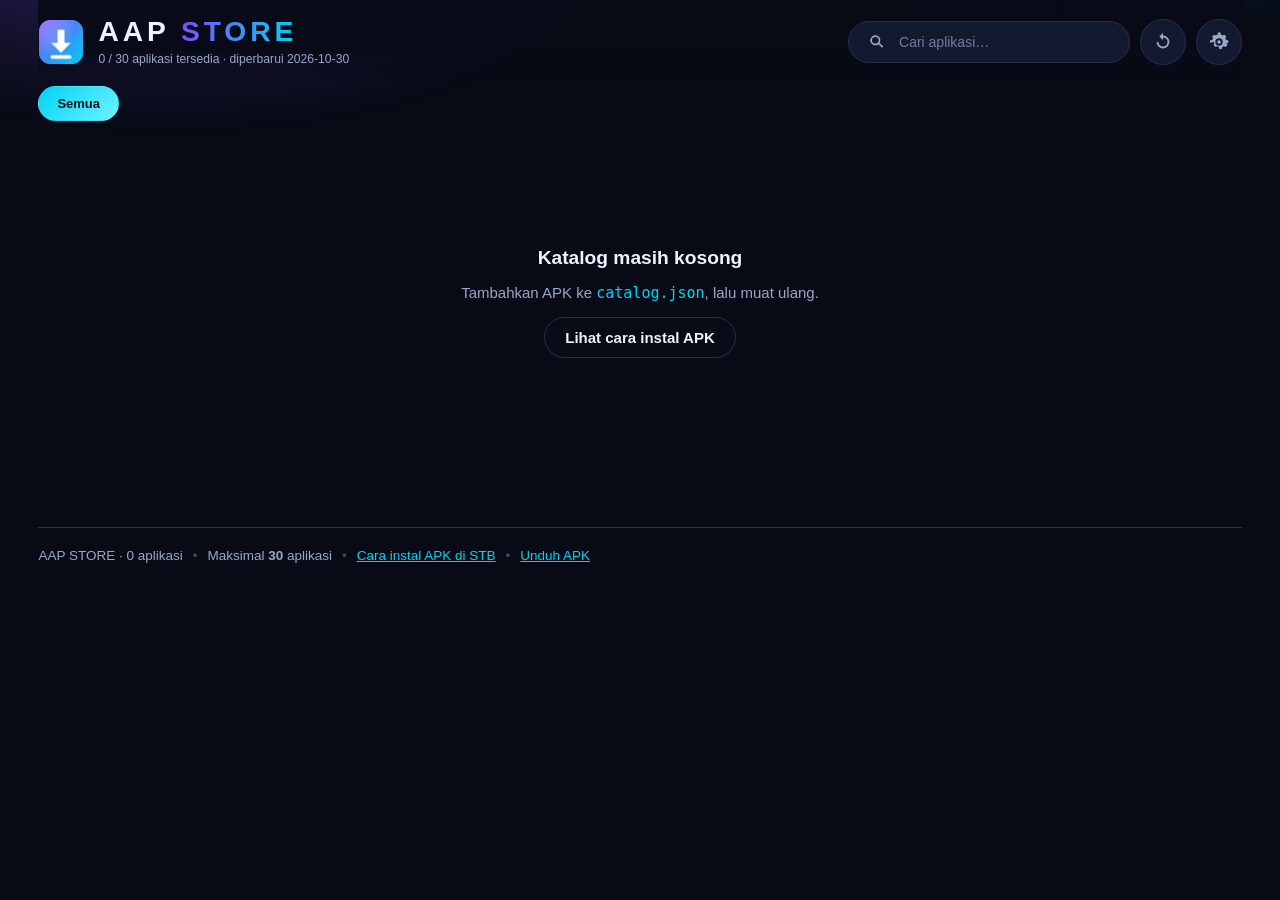
==== docs/index.html @ 3e31465d "Add files via upload" ====
<!DOCTYPE html>
<html lang="id">
<head>
<meta charset="utf-8" />
<meta name="viewport" content="width=device-width, initial-scale=1, viewport-fit=cover" />
<title>AAP STORE — App Store Android TV / STB</title>
<meta name="description" content="Katalog aplikasi Android untuk STB & Android TV. Simpan sampai 30 APK, unduh dan instal langsung dari TV." />
<meta name="theme-color" content="#0b1020" />
<link rel="icon" href="favicon.png" />
<link rel="apple-touch-icon" href="icon-192.png" />
<link rel="manifest" href="manifest.webmanifest" />
<link rel="stylesheet" href="styles.css" />
</head>
<body>
<div class="bg-glow" aria-hidden="true"></div>

<header class="topbar">
  <div class="brand">
    <img src="icon-192.png" alt="" class="brand-logo" width="56" height="56" />
    <div class="brand-text">
      <h1>AAP <span>STORE</span></h1>
      <p id="tagline">Muat katalog…</p>
    </div>
  </div>

  <div class="topbar-actions">
    <label class="search">
      <svg viewBox="0 0 24 24" aria-hidden="true"><path d="M10 4a6 6 0 1 0 3.8 10.6l4.3 4.3 1.4-1.4-4.3-4.3A6 6 0 0 0 10 4Zm0 2a4 4 0 1 1 0 8 4 4 0 0 1 0-8Z"/></svg>
      <input id="search" type="search" placeholder="Cari aplikasi…" autocomplete="off" spellcheck="false" />
    </label>
    <button id="btn-refresh" class="icon-btn" title="Muat ulang katalog" aria-label="Muat ulang katalog">
      <svg viewBox="0 0 24 24" aria-hidden="true"><path d="M12 5V2L8 6l4 4V7a5 5 0 1 1-5 5H5a7 7 0 1 0 7-7Z"/></svg>
    </button>
    <button id="btn-settings" class="icon-btn" title="Pengaturan sumber katalog" aria-label="Pengaturan">
      <svg viewBox="0 0 24 24" aria-hidden="true"><path d="M12 8a4 4 0 1 0 0 8 4 4 0 0 0 0-8Zm0 2a2 2 0 1 1 0 4 2 2 0 0 1 0-4Zm8.4 3.3.9 2.1-2 2-2.1-.9a8 8 0 0 1-1.7 1l-.4 2.2h-2.8l-.4-2.2a8 8 0 0 1-1.7-1l-2.1.9-2-2 .9-2.1a8 8 0 0 1-1-1.7L2.3 13v-2.8l2.2-.4a8 8 0 0 1 1-1.7l-.9-2.1 2-2 2.1.9a8 8 0 0 1 1.7-1l.4-2.2h2.8l.4 2.2a8 8 0 0 1 1.7 1l2.1-.9 2 2-.9 2.1a8 8 0 0 1 1 1.7l2.2.4V13l-2.2.4a8 8 0 0 1-1 1.9Z"/></svg>
    </button>
    <button id="btn-install-app" class="ghost-btn hidden">Pasang</button>
  </div>
</header>

<nav id="cats" class="cats" aria-label="Kategori"></nav>

<main id="main">
  <div id="status" class="status" role="status" aria-live="polite">
    <div class="spinner"></div>
    <p>Memuat katalog…</p>
  </div>
  <section id="grid" class="grid" aria-label="Daftar aplikasi"></section>
</main>

<footer class="foot">
  <span id="foot-info">AAP STORE</span>
  <span class="dot">•</span>
  <span>Maksimal <strong id="foot-max">30</strong> aplikasi</span>
  <span class="dot">•</span>
  <button id="btn-help" class="link-btn">Cara instal APK di STB</button>
  <span class="dot">•</span>
  <a class="link-btn" href="download.html">Unduh APK</a>
</footer>

<!-- ============ Modal detail aplikasi ============ -->
<div id="sheet" class="overlay hidden" role="dialog" aria-modal="true" aria-labelledby="sheet-title">
  <div class="sheet">
    <button class="close-btn" data-close aria-label="Tutup">✕</button>
    <div class="sheet-head">
      <img id="sheet-icon" class="sheet-icon" alt="" width="128" height="128" />
      <div>
        <h2 id="sheet-title">Aplikasi</h2>
        <p id="sheet-pkg" class="mono"></p>
        <div id="sheet-badges" class="badges"></div>
      </div>
    </div>
    <p id="sheet-desc" class="sheet-desc"></p>
    <dl id="sheet-meta" class="meta-list"></dl>
    <div class="sheet-actions">
      <a id="sheet-download" class="primary-btn" href="#" rel="noopener">⬇ Unduh &amp; Instal</a>
      <button id="sheet-copy" class="ghost-btn">Salin link</button>
    </div>
    <p class="hint">Setelah terunduh, buka notifikasi / aplikasi <em>Files</em> di STB lalu tekan APK-nya untuk instal. Izinkan “Instal aplikasi tidak dikenal” sekali saja.</p>
  </div>
</div>

<!-- ============ Modal bantuan ============ -->
<div id="help" class="overlay hidden" role="dialog" aria-modal="true" aria-labelledby="help-title">
  <div class="sheet">
    <button class="close-btn" data-close aria-label="Tutup">✕</button>
    <h2 id="help-title">Cara instal di STB / Android TV</h2>
    <ol class="steps">
      <li><strong>Buka AAP STORE</strong> di browser STB (Chrome / TV Bro / Puffin). Ketik alamat situsnya, atau kirim link-nya ke TV.</li>
      <li><strong>Pilih aplikasi</strong> lalu tekan <em>Unduh &amp; Instal</em>. APK akan masuk ke folder <span class="mono">Download</span>.</li>
      <li><strong>Izinkan instalasi:</strong> saat muncul peringatan, pilih <em>Setelan</em> → aktifkan <em>Izinkan dari sumber ini</em> untuk browser yang dipakai.</li>
      <li><strong>Instal:</strong> buka notifikasi unduhan atau aplikasi <em>Files</em> / <em>File Manager</em>, tekan file APK, pilih <em>Instal</em>.</li>
      <li><strong>Selesai.</strong> Aplikasi muncul di launcher STB. Ulangi untuk aplikasi lain.</li>
    </ol>
    <h3>Tips</h3>
    <ul class="steps">
      <li>Kalau tombol unduh tidak merespons, salin link APK lalu tempel di browser STB.</li>
      <li>Aktifkan <em>Instal dari sumber tidak dikenal</em> per-aplikasi (browser), bukan global, agar lebih aman.</li>
      <li>Tekan <span class="mono">Esc</span> / tombol <em>Back</em> untuk menutup jendela ini.</li>
    </ul>
  </div>
</div>

<!-- ============ Modal pengaturan ============ -->
<div id="settings" class="overlay hidden" role="dialog" aria-modal="true" aria-labelledby="settings-title">
  <div class="sheet">
    <button class="close-btn" data-close aria-label="Tutup">✕</button>
    <h2 id="settings-title">Sumber katalog</h2>
    <p class="hint">Alamat file <span class="mono">catalog.json</span>. Kosongkan untuk memakai katalog bawaan di folder yang sama.</p>
    <input id="catalog-url" class="text-input" type="url" placeholder="https://contoh.github.io/aap-store/catalog.json" />
    <div class="sheet-actions">
      <button id="btn-save-settings" class="primary-btn">Simpan &amp; muat ulang</button>
      <button id="btn-reset-settings" class="ghost-btn">Kembalikan bawaan</button>
    </div>
    <p id="settings-info" class="hint mono"></p>
  </div>
</div>

<div id="toast" class="toast hidden" role="status" aria-live="polite"></div>

<script src="app.js"></script>
</body>
</html>
---- docs/styles.css ----
/* ============================================================
   AAP STORE — stylesheet
   Dirancang untuk layar TV (1920x1080) + remote/D-pad,
   tetap nyaman di HP/tablet.
   ============================================================ */

:root {
  --bg: #080b16;
  --bg-2: #0d1326;
  --card: #131a30;
  --card-2: #1a2340;
  --line: #24304f;
  --text: #eef2ff;
  --muted: #9aa7c7;
  --violet: #7c4dff;
  --cyan: #00d3f2;
  --green: #35d07f;
  --amber: #ffb020;
  --radius: 18px;
  --focus: 0 0 0 4px rgba(0, 211, 242, .85), 0 18px 40px rgba(0, 0, 0, .55);
  --shadow: 0 10px 26px rgba(0, 0, 0, .35);
}

* { box-sizing: border-box; }

html, body {
  margin: 0;
  padding: 0;
  background: var(--bg);
  color: var(--text);
  font-family: "Segoe UI", Roboto, "Helvetica Neue", Arial, sans-serif;
  -webkit-font-smoothing: antialiased;
  min-height: 100%;
}

body {
  padding: 0 clamp(16px, 3vw, 56px) 40px;
  overflow-x: hidden;
}

.bg-glow {
  position: fixed;
  inset: -20% -10% auto -10%;
  height: 70vh;
  background:
    radial-gradient(45% 55% at 20% 10%, rgba(124, 77, 255, .38), transparent 70%),
    radial-gradient(40% 50% at 80% 0%, rgba(0, 211, 242, .22), transparent 70%);
  filter: blur(10px);
  pointer-events: none;
  z-index: 0;
}

/* ---------------------------------------------------------- top bar */
.topbar {
  position: sticky;
  top: 0;
  z-index: 30;
  display: flex;
  align-items: center;
  gap: 20px;
  flex-wrap: wrap;
  padding: 18px 0 14px;
  background: linear-gradient(to bottom, rgba(8, 11, 22, .96) 60%, rgba(8, 11, 22, 0));
  backdrop-filter: blur(6px);
}

.brand { display: flex; align-items: center; gap: 14px; }
.brand-logo { width: clamp(44px, 3.6vw, 60px); height: auto; border-radius: 14px; }
.brand-text h1 {
  margin: 0;
  font-size: clamp(22px, 2.2vw, 34px);
  letter-spacing: .14em;
  font-weight: 800;
  line-height: 1;
}
.brand-text h1 span {
  background: linear-gradient(90deg, var(--violet), var(--cyan));
  -webkit-background-clip: text;
  background-clip: text;
  color: transparent;
}
.brand-text p {
  margin: 6px 0 0;
  font-size: clamp(12px, .95vw, 15px);
  color: var(--muted);
}

.topbar-actions { display: flex; align-items: center; gap: 10px; margin-left: auto; }

.search {
  display: flex;
  align-items: center;
  gap: 10px;
  background: var(--card);
  border: 1px solid var(--line);
  border-radius: 999px;
  padding: 10px 18px;
  min-width: clamp(180px, 22vw, 340px);
  transition: border-color .15s, box-shadow .15s;
}
.search:focus-within { border-color: var(--cyan); box-shadow: 0 0 0 3px rgba(0, 211, 242, .25); }
.search svg { width: 20px; height: 20px; fill: var(--muted); flex: 0 0 auto; }
.search input {
  background: transparent;
  border: 0;
  outline: none;
  color: var(--text);
  font-size: clamp(14px, 1.05vw, 17px);
  width: 100%;
}
.search input::placeholder { color: #6f7da0; }

.icon-btn, .ghost-btn, .primary-btn, .link-btn {
  font: inherit;
  cursor: pointer;
  border-radius: 999px;
  transition: transform .12s, background .15s, border-color .15s, box-shadow .15s;
}
.icon-btn {
  width: 46px;
  height: 46px;
  display: grid;
  place-items: center;
  background: var(--card);
  border: 1px solid var(--line);
}
.icon-btn svg { width: 22px; height: 22px; fill: var(--muted); }
.icon-btn:hover { border-color: var(--cyan); }
.icon-btn:hover svg { fill: var(--cyan); }

.ghost-btn {
  background: transparent;
  color: var(--text);
  border: 1px solid var(--line);
  padding: 11px 20px;
  font-size: 15px;
  font-weight: 600;
}
.ghost-btn:hover { border-color: var(--cyan); color: var(--cyan); }

.primary-btn {
  display: inline-flex;
  align-items: center;
  justify-content: center;
  gap: 10px;
  background: linear-gradient(135deg, var(--violet), #4b7bff);
  color: #fff;
  border: 0;
  padding: 14px 26px;
  font-size: clamp(15px, 1.1vw, 18px);
  font-weight: 700;
  text-decoration: none;
  box-shadow: 0 10px 24px rgba(124, 77, 255, .35);
}
.primary-btn:hover { transform: translateY(-1px); box-shadow: 0 14px 30px rgba(124, 77, 255, .45); }

.link-btn {
  background: none;
  border: 0;
  padding: 0;
  color: var(--cyan);
  text-decoration: underline;
  font-size: inherit;
}

/* ---------------------------------------------------------- kategori */
.cats {
  position: relative;
  z-index: 10;
  display: flex;
  gap: 10px;
  flex-wrap: wrap;
  padding: 6px 0 18px;
}
.chip {
  font: inherit;
  font-size: clamp(13px, .95vw, 16px);
  font-weight: 600;
  color: var(--muted);
  background: rgba(19, 26, 48, .8);
  border: 1px solid var(--line);
  border-radius: 999px;
  padding: 9px 18px;
  cursor: pointer;
}
.chip:hover { color: var(--text); border-color: #3a4a76; }
.chip[aria-pressed="true"] {
  color: #06121a;
  background: linear-gradient(135deg, var(--cyan), #6ef2ff);
  border-color: transparent;
}

/* ---------------------------------------------------------- grid */
main { position: relative; z-index: 10; }

.grid {
  display: grid;
  grid-template-columns: repeat(auto-fill, minmax(clamp(140px, 11vw, 210px), 1fr));
  gap: clamp(12px, 1.2vw, 22px);
}

.card {
  position: relative;
  display: flex;
  flex-direction: column;
  gap: 12px;
  padding: 16px;
  text-align: left;
  font: inherit;
  color: inherit;
  background: linear-gradient(160deg, var(--card), var(--card-2));
  border: 1px solid var(--line);
  border-radius: var(--radius);
  box-shadow: var(--shadow);
  cursor: pointer;
  outline: none;
  transition: transform .16s ease, box-shadow .16s ease, border-color .16s ease;
}
.card:hover { transform: translateY(-3px); border-color: #3a4a76; }
.card:focus-visible,
.card:focus {
  transform: translateY(-4px) scale(1.03);
  border-color: var(--cyan);
  box-shadow: var(--focus);
}
.card:focus-visible .card-name { color: #fff; }

.card-icon {
  width: 100%;
  aspect-ratio: 1 / 1;
  object-fit: cover;
  border-radius: 16px;
  background: #0c1224;
  border: 1px solid rgba(255, 255, 255, .05);
}
.card-icon.placeholder {
  display: grid;
  place-items: center;
  font-size: 40px;
  font-weight: 800;
  color: #fff;
  background: linear-gradient(135deg, var(--violet), #3b6bff);
}

.card-name {
  font-size: clamp(14px, 1.02vw, 17px);
  font-weight: 700;
  line-height: 1.25;
  display: -webkit-box;
  -webkit-line-clamp: 2;
  -webkit-box-orient: vertical;
  overflow: hidden;
}
.card-meta {
  font-size: clamp(11.5px, .82vw, 13.5px);
  color: var(--muted);
  display: flex;
  gap: 8px;
  flex-wrap: wrap;
  align-items: center;
}
.card-meta .sep { opacity: .5; }

.badge {
  font-size: 11px;
  font-weight: 700;
  letter-spacing: .04em;
  text-transform: uppercase;
  padding: 3px 9px;
  border-radius: 999px;
  background: rgba(0, 211, 242, .14);
  color: #7ceaff;
  border: 1px solid rgba(0, 211, 242, .3);
  white-space: nowrap;
}
.badge.new { background: rgba(53, 208, 127, .15); color: #7bf0b3; border-color: rgba(53, 208, 127, .35); }

/* ---------------------------------------------------------- status */
.status {
  display: flex;
  flex-direction: column;
  align-items: center;
  gap: 18px;
  padding: 12vh 20px;
  text-align: center;
  color: var(--muted);
  font-size: clamp(15px, 1.1vw, 18px);
}
.status.hidden { display: none; }
.status h2 { color: var(--text); margin: 0 0 6px; font-size: clamp(18px, 1.5vw, 24px); }
.status code { color: var(--cyan); }

.spinner {
  width: 42px;
  height: 42px;
  border-radius: 50%;
  border: 4px solid rgba(255, 255, 255, .12);
  border-top-color: var(--cyan);
  animation: spin .9s linear infinite;
}
@keyframes spin { to { transform: rotate(360deg); } }

/* ---------------------------------------------------------- footer */
.foot {
  position: relative;
  z-index: 10;
  margin-top: 46px;
  padding-top: 20px;
  border-top: 1px solid var(--line);
  display: flex;
  gap: 10px;
  flex-wrap: wrap;
  align-items: center;
  color: var(--muted);
  font-size: 13.5px;
}
.foot .dot { opacity: .4; }

/* ---------------------------------------------------------- overlay / sheet */
.overlay {
  position: fixed;
  inset: 0;
  z-index: 60;
  display: grid;
  place-items: center;
  padding: clamp(12px, 3vw, 40px);
  background: rgba(3, 6, 15, .78);
  backdrop-filter: blur(6px);
  animation: fade .16s ease;
}
.overlay.hidden { display: none; }
@keyframes fade { from { opacity: 0; } to { opacity: 1; } }

.sheet {
  position: relative;
  width: min(820px, 100%);
  max-height: 88vh;
  overflow-y: auto;
  padding: clamp(20px, 2.4vw, 34px);
  background: linear-gradient(165deg, #141b32, #0f1526);
  border: 1px solid #2a365a;
  border-radius: 24px;
  box-shadow: 0 30px 80px rgba(0, 0, 0, .6);
  animation: pop .18s ease;
}
@keyframes pop { from { transform: translateY(14px) scale(.98); opacity: 0; } to { transform: none; opacity: 1; } }

.close-btn {
  position: absolute;
  top: 14px;
  right: 14px;
  width: 42px;
  height: 42px;
  border-radius: 50%;
  border: 1px solid var(--line);
  background: #0d1326;
  color: var(--muted);
  font-size: 16px;
  cursor: pointer;
}
.close-btn:hover { color: #fff; border-color: var(--cyan); }

.sheet h2 { margin: 0 0 6px; font-size: clamp(22px, 1.9vw, 30px); }
.sheet h3 { margin: 26px 0 10px; font-size: clamp(17px, 1.3vw, 20px); }

.sheet-head { display: flex; gap: 20px; align-items: center; padding-right: 46px; }
.sheet-icon {
  width: clamp(84px, 8vw, 128px);
  height: clamp(84px, 8vw, 128px);
  border-radius: 22px;
  object-fit: cover;
  background: #0c1224;
  border: 1px solid rgba(255, 255, 255, .06);
  flex: 0 0 auto;
}
.sheet-icon.placeholder {
  display: grid;
  place-items: center;
  font-size: 44px;
  font-weight: 800;
  background: linear-gradient(135deg, var(--violet), #3b6bff);
}

.badges { display: flex; gap: 8px; flex-wrap: wrap; margin-top: 10px; }
.mono { font-family: ui-monospace, "Cascadia Code", Consolas, monospace; font-size: 13px; color: var(--muted); }

.sheet-desc { margin: 20px 0 0; line-height: 1.6; color: #cdd6ee; font-size: clamp(14px, 1.05vw, 16.5px); white-space: pre-line; }

.meta-list {
  display: grid;
  grid-template-columns: repeat(auto-fit, minmax(150px, 1fr));
  gap: 12px;
  margin: 22px 0 0;
}
.meta-list div {
  background: rgba(255, 255, 255, .03);
  border: 1px solid var(--line);
  border-radius: 14px;
  padding: 12px 14px;
}
.meta-list dt { font-size: 11.5px; text-transform: uppercase; letter-spacing: .08em; color: var(--muted); }
.meta-list dd { margin: 4px 0 0; font-weight: 700; font-size: 15px; }

.sheet-actions { display: flex; gap: 12px; flex-wrap: wrap; margin-top: 26px; }
.sheet-actions .primary-btn { flex: 1 1 260px; }

.hint { margin: 16px 0 0; font-size: 13px; line-height: 1.55; color: var(--muted); }

.steps { margin: 0; padding-left: 22px; line-height: 1.7; color: #cdd6ee; font-size: clamp(14px, 1.02vw, 16px); }
.steps li { margin-bottom: 10px; }
.steps .mono { color: var(--cyan); }

.text-input {
  width: 100%;
  margin-top: 14px;
  padding: 14px 16px;
  border-radius: 14px;
  border: 1px solid var(--line);
  background: #0b1020;
  color: var(--text);
  font: inherit;
  font-size: 15px;
}
.text-input:focus { outline: none; border-color: var(--cyan); box-shadow: 0 0 0 3px rgba(0, 211, 242, .22); }

/* ---------------------------------------------------------- toast */
.toast {
  position: fixed;
  left: 50%;
  bottom: 34px;
  transform: translateX(-50%);
  z-index: 90;
  padding: 14px 24px;
  border-radius: 999px;
  background: #17203a;
  border: 1px solid #2f3d64;
  color: var(--text);
  font-size: 14.5px;
  font-weight: 600;
  box-shadow: 0 16px 40px rgba(0, 0, 0, .5);
  animation: pop .18s ease;
  max-width: 90vw;
  text-align: center;
}
.toast.hidden { display: none; }

.hidden { display: none !important; }

/* ---------------------------------------------------------- TV besar */
@media (min-width: 1600px) {
  body { padding-bottom: 60px; }
  .card { padding: 18px; }
}

@media (prefers-reduced-motion: reduce) {
  * { animation-duration: .001s !important; transition-duration: .001s !important; }
}
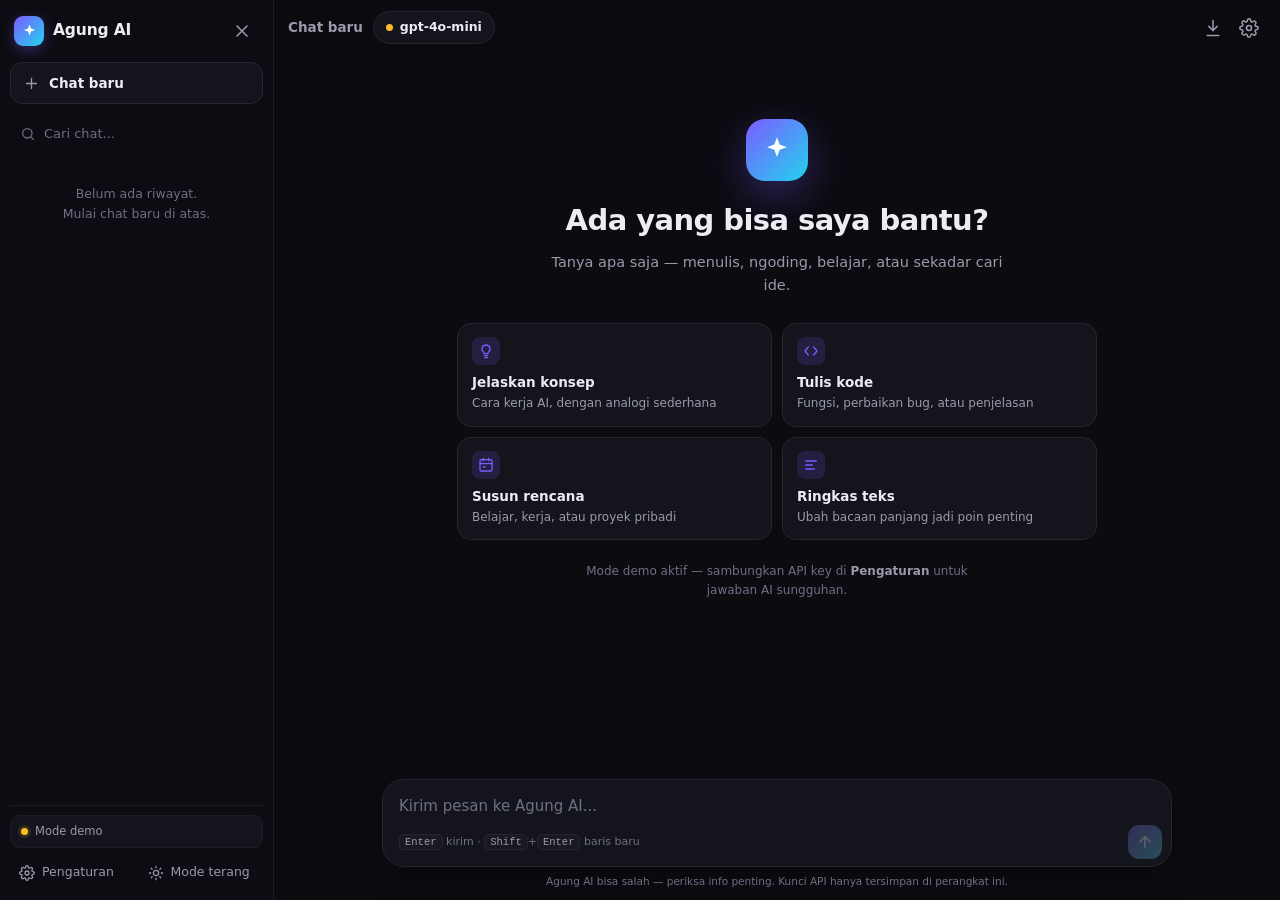
==== commit 6128588b: "Add files via upload" ====
--- a/docs/index.html
+++ b/docs/index.html
@@ -1,123 +1,270 @@
-<!DOCTYPE html>
-<html lang="id">
+<!doctype html>
+<html lang="id" data-theme="dark">
 <head>
-<meta charset="utf-8" />
-<meta name="viewport" content="width=device-width, initial-scale=1, viewport-fit=cover" />
-<title>AAP STORE — App Store Android TV / STB</title>
-<meta name="description" content="Katalog aplikasi Android untuk STB & Android TV. Simpan sampai 30 APK, unduh dan instal langsung dari TV." />
-<meta name="theme-color" content="#0b1020" />
-<link rel="icon" href="favicon.png" />
-<link rel="apple-touch-icon" href="icon-192.png" />
-<link rel="manifest" href="manifest.webmanifest" />
-<link rel="stylesheet" href="styles.css" />
+  <meta charset="utf-8" />
+  <meta name="viewport" content="width=device-width, initial-scale=1, viewport-fit=cover" />
+  <title>Agung AI — Asisten Chat</title>
+  <meta name="description" content="Agung AI — aplikasi chat AI ringan yang bisa dipakai dengan OpenAI, OpenRouter, Groq, DeepSeek, Gemini, Ollama, dan penyedia lain yang kompatibel." />
+  <meta name="color-scheme" content="dark light" />
+  <meta name="theme-color" content="#0b0b10" />
+  <link rel="icon" href="icon.svg" type="image/svg+xml" />
+  <link rel="apple-touch-icon" href="icon-192.png" />
+  <link rel="manifest" href="manifest.webmanifest" />
+  <link rel="stylesheet" href="styles.css" />
 </head>
 <body>
-<div class="bg-glow" aria-hidden="true"></div>
-
-<header class="topbar">
-  <div class="brand">
-    <img src="icon-192.png" alt="" class="brand-logo" width="56" height="56" />
-    <div class="brand-text">
-      <h1>AAP <span>STORE</span></h1>
-      <p id="tagline">Muat katalog…</p>
+  <div class="app" id="app">
+
+    <!-- ============ SIDEBAR ============ -->
+    <aside class="sidebar" id="sidebar" aria-label="Riwayat percakapan">
+      <div class="side-head">
+        <div class="brand">
+          <span class="brand-mark" aria-hidden="true">
+            <svg viewBox="0 0 24 24" fill="none"><path d="M12 3l1.9 5.1L19 10l-5.1 1.9L12 17l-1.9-5.1L5 10l5.1-1.9L12 3z" fill="currentColor"/></svg>
+          </span>
+          <span class="brand-name">Agung AI</span>
+        </div>
+        <button class="icon-btn side-close" id="closeSidebar" title="Tutup menu" aria-label="Tutup menu">
+          <svg viewBox="0 0 24 24"><path d="M18 6L6 18M6 6l12 12"/></svg>
+        </button>
+      </div>
+
+      <button class="new-chat" id="newChat">
+        <svg viewBox="0 0 24 24"><path d="M12 5v14M5 12h14"/></svg>
+        <span>Chat baru</span>
+      </button>
+
+      <div class="search">
+        <svg class="search-ico" viewBox="0 0 24 24"><circle cx="11" cy="11" r="7"/><path d="M20 20l-3.5-3.5"/></svg>
+        <input id="searchInput" type="search" placeholder="Cari chat..." autocomplete="off" aria-label="Cari percakapan" />
+      </div>
+
+      <nav class="conv-list" id="convList" aria-label="Daftar percakapan"></nav>
+
+      <div class="side-foot">
+        <div class="mode-badge" id="modeBadge">
+          <span class="dot" id="modeDot"></span>
+          <span id="modeText">Mode demo</span>
+        </div>
+        <div class="foot-row">
+          <button class="foot-btn" id="openSettings">
+            <svg viewBox="0 0 24 24"><circle cx="12" cy="12" r="3"/><path d="M19.4 15a1.7 1.7 0 00.34 1.87l.06.06a2 2 0 11-2.83 2.83l-.06-.06a1.7 1.7 0 00-1.87-.34 1.7 1.7 0 00-1 1.55V21a2 2 0 11-4 0v-.09A1.7 1.7 0 009 19.4a1.7 1.7 0 00-1.87.34l-.06.06a2 2 0 11-2.83-2.83l.06-.06A1.7 1.7 0 004.6 15a1.7 1.7 0 00-1.55-1H3a2 2 0 110-4h.09A1.7 1.7 0 004.6 9a1.7 1.7 0 00-.34-1.87l-.06-.06a2 2 0 112.83-2.83l.06.06A1.7 1.7 0 009 4.6h.09A1.7 1.7 0 0010 3.05V3a2 2 0 114 0v.09a1.7 1.7 0 001 1.55 1.7 1.7 0 001.87-.34l.06-.06a2 2 0 112.83 2.83l-.06.06A1.7 1.7 0 0019.4 9v.09a1.7 1.7 0 001.55 1H21a2 2 0 110 4h-.09a1.7 1.7 0 00-1.55 1z"/></svg>
+            <span>Pengaturan</span>
+          </button>
+          <button class="foot-btn" id="toggleTheme">
+            <svg viewBox="0 0 24 24" id="themeIcon"><path d="M21 12.8A9 9 0 1111.2 3a7 7 0 009.8 9.8z"/></svg>
+            <span id="themeLabel">Mode terang</span>
+          </button>
+        </div>
+      </div>
+    </aside>
+
+    <div class="scrim" id="scrim" hidden></div>
+
+    <!-- ============ MAIN ============ -->
+    <main class="main">
+      <header class="topbar">
+        <button class="icon-btn menu-btn" id="openSidebar" title="Menu" aria-label="Buka menu">
+          <svg viewBox="0 0 24 24"><path d="M4 6h16M4 12h16M4 18h16"/></svg>
+        </button>
+        <div class="topbar-title" id="chatTitle">Chat baru</div>
+        <button class="model-pill" id="modelPill" title="Ubah model / penyedia">
+          <span class="pill-dot" id="pillDot"></span>
+          <span class="pill-name" id="pillName">gpt-4o-mini</span>
+        </button>
+        <div class="top-actions">
+          <button class="icon-btn" id="exportBtn" title="Ekspor chat (Markdown)" aria-label="Ekspor chat">
+            <svg viewBox="0 0 24 24"><path d="M12 3v12"/><path d="M7 10l5 5 5-5"/><path d="M5 21h14"/></svg>
+          </button>
+          <button class="icon-btn" id="settingsBtn" title="Pengaturan" aria-label="Pengaturan">
+            <svg viewBox="0 0 24 24"><circle cx="12" cy="12" r="3"/><path d="M19.4 15a1.7 1.7 0 00.34 1.87l.06.06a2 2 0 11-2.83 2.83l-.06-.06a1.7 1.7 0 00-1.87-.34 1.7 1.7 0 00-1 1.55V21a2 2 0 11-4 0v-.09A1.7 1.7 0 009 19.4a1.7 1.7 0 00-1.87.34l-.06.06a2 2 0 11-2.83-2.83l.06-.06A1.7 1.7 0 004.6 15a1.7 1.7 0 00-1.55-1H3a2 2 0 110-4h.09A1.7 1.7 0 004.6 9a1.7 1.7 0 00-.34-1.87l-.06-.06a2 2 0 112.83-2.83l.06.06A1.7 1.7 0 009 4.6h.09A1.7 1.7 0 0010 3.05V3a2 2 0 114 0v.09a1.7 1.7 0 001 1.55 1.7 1.7 0 001.87-.34l.06-.06a2 2 0 112.83 2.83l-.06.06A1.7 1.7 0 0019.4 9v.09a1.7 1.7 0 001.55 1H21a2 2 0 110 4h-.09a1.7 1.7 0 00-1.55 1z"/></svg>
+          </button>
+        </div>
+      </header>
+
+      <div class="chat-scroll" id="chatScroll">
+        <section class="empty" id="empty">
+          <div class="empty-mark" aria-hidden="true">
+            <svg viewBox="0 0 24 24" fill="none"><path d="M12 3l1.9 5.1L19 10l-5.1 1.9L12 17l-1.9-5.1L5 10l5.1-1.9L12 3z" fill="currentColor"/></svg>
+          </div>
+          <h1>Ada yang bisa saya bantu?</h1>
+          <p class="empty-sub">Tanya apa saja — menulis, ngoding, belajar, atau sekadar cari ide.</p>
+
+          <div class="suggestions">
+            <button class="sug" data-prompt="Jelaskan cara kerja model bahasa besar (LLM) dengan bahasa yang sederhana, pakai analogi.">
+              <span class="sug-ico"><svg viewBox="0 0 24 24"><path d="M12 3a6 6 0 00-3.6 10.8c.5.4.8 1 .9 1.6l.1.6h5.2l.1-.6c.1-.6.4-1.2.9-1.6A6 6 0 0012 3z"/><path d="M9.5 19h5"/><path d="M10 22h4"/></svg></span>
+              <span class="sug-t">Jelaskan konsep</span>
+              <span class="sug-d">Cara kerja AI, dengan analogi sederhana</span>
+            </button>
+            <button class="sug" data-prompt="Buatkan fungsi JavaScript untuk memformat tanggal ke format Indonesia (contoh: 11 November 2026), lengkap dengan contoh pakai.">
+              <span class="sug-ico"><svg viewBox="0 0 24 24"><path d="M8 6l-5 6 5 6"/><path d="M16 6l5 6-5 6"/></svg></span>
+              <span class="sug-t">Tulis kode</span>
+              <span class="sug-d">Fungsi, perbaikan bug, atau penjelasan</span>
+            </button>
+            <button class="sug" data-prompt="Buatkan rencana belajar Python 30 hari untuk pemula, maksimal 60 menit per hari, dengan target praktik tiap minggu.">
+              <span class="sug-ico"><svg viewBox="0 0 24 24"><rect x="3" y="4" width="18" height="17" rx="2"/><path d="M8 2v4M16 2v4M3 10h18"/><path d="M8 15h3"/></svg></span>
+              <span class="sug-t">Susun rencana</span>
+              <span class="sug-d">Belajar, kerja, atau proyek pribadi</span>
+            </button>
+            <button class="sug" data-prompt="Ringkas teks berikut menjadi 5 poin utama, lalu beri satu saran tindakan: [tempel teks di sini]">
+              <span class="sug-ico"><svg viewBox="0 0 24 24"><path d="M4 6h16M4 12h10M4 18h13"/></svg></span>
+              <span class="sug-t">Ringkas teks</span>
+              <span class="sug-d">Ubah bacaan panjang jadi poin penting</span>
+            </button>
+          </div>
+
+          <p class="empty-note" id="emptyNote">Mode demo aktif — sambungkan API key di <b>Pengaturan</b> untuk jawaban AI sungguhan.</p>
+        </section>
+
+        <div class="messages" id="messages" aria-live="polite"></div>
+        <div class="scroll-anchor" id="scrollAnchor"></div>
+      </div>
+
+      <button class="scroll-bottom" id="scrollBottom" title="Ke pesan terbaru" aria-label="Ke pesan terbaru" hidden>
+        <svg viewBox="0 0 24 24"><path d="M12 5v14M5 12l7 7 7-7"/></svg>
+      </button>
+
+      <div class="composer-wrap">
+        <form class="composer" id="composer" autocomplete="off">
+          <label class="sr-only" for="input">Pesan</label>
+          <textarea id="input" rows="1" placeholder="Kirim pesan ke Agung AI..." spellcheck="true" autocapitalize="sentences"></textarea>
+          <div class="composer-bar">
+            <span class="composer-hint"><kbd>Enter</kbd> kirim · <kbd>Shift</kbd>+<kbd>Enter</kbd> baris baru</span>
+            <button type="submit" class="send-btn" id="sendBtn" title="Kirim pesan" aria-label="Kirim pesan" disabled>
+              <svg class="ico-send" viewBox="0 0 24 24"><path d="M12 19V5"/><path d="M5 12l7-7 7 7"/></svg>
+              <svg class="ico-stop" viewBox="0 0 24 24"><rect x="7" y="7" width="10" height="10" rx="2" fill="currentColor" stroke="none"/></svg>
+            </button>
+          </div>
+        </form>
+        <p class="disclaimer">Agung AI bisa salah — periksa info penting. Kunci API hanya tersimpan di perangkat ini.</p>
+      </div>
+    </main>
+  </div>
+
+  <!-- ============ SETTINGS MODAL ============ -->
+  <div class="modal" id="settingsModal" role="dialog" aria-modal="true" aria-labelledby="settingsTitle" hidden>
+    <div class="modal-panel">
+      <header class="modal-head">
+        <h2 id="settingsTitle">Pengaturan</h2>
+        <button class="icon-btn" id="closeSettings" aria-label="Tutup pengaturan">
+          <svg viewBox="0 0 24 24"><path d="M18 6L6 18M6 6l12 12"/></svg>
+        </button>
+      </header>
+
+      <div class="modal-body">
+        <div class="field">
+          <span class="field-label">Penyedia</span>
+          <div class="chips" id="presetChips"></div>
+          <p class="hint">Semua penyedia di bawah memakai format API yang sama (OpenAI-compatible).</p>
+        </div>
+
+        <div class="field">
+          <label class="field-label" for="baseUrl">Base URL</label>
+          <input class="input" id="baseUrl" type="url" placeholder="https://api.openai.com/v1" spellcheck="false" />
+          <p class="hint">Harus berakhir di <code>/v1</code> (atau sesuai dokumentasi penyedia).</p>
+        </div>
+
+        <div class="field">
+          <label class="field-label" for="apiKey">API key</label>
+          <div class="input-row">
+            <input class="input" id="apiKey" type="password" placeholder="Tempel API key di sini" spellcheck="false" autocomplete="off" />
+            <button type="button" class="icon-btn eye" id="toggleKey" title="Tampilkan / sembunyikan" aria-label="Tampilkan atau sembunyikan API key">
+              <svg viewBox="0 0 24 24"><path d="M2 12s3.6-7 10-7 10 7 10 7-3.6 7-10 7-10-7-10-7z"/><circle cx="12" cy="12" r="3"/></svg>
+            </button>
+          </div>
+          <p class="hint">Kosongkan untuk penyedia lokal (Ollama / LM Studio) yang tidak butuh key.</p>
+        </div>
+
+        <div class="field">
+          <label class="field-label" for="modelInput">Model</label>
+          <input class="input" id="modelInput" list="modelList" placeholder="gpt-4o-mini" spellcheck="false" />
+          <datalist id="modelList"></datalist>
+        </div>
+
+        <div class="field">
+          <label class="field-label" for="systemPrompt">System prompt</label>
+          <textarea class="input textarea" id="systemPrompt" rows="3" placeholder="Anda adalah asisten yang membantu..."></textarea>
+        </div>
+
+        <div class="grid-2">
+          <div class="field">
+            <label class="field-label" for="temperature">Kreativitas <span class="val" id="tempVal">0.7</span></label>
+            <input class="range" id="temperature" type="range" min="0" max="2" step="0.1" value="0.7" />
+            <p class="hint">0 = konsisten, 2 = liar.</p>
+          </div>
+          <div class="field">
+            <label class="field-label" for="maxTokens">Maks. token jawaban</label>
+            <input class="input" id="maxTokens" type="number" min="64" max="32000" step="64" value="1024" />
+          </div>
+        </div>
+
+        <div class="field row-between">
+          <div>
+            <span class="field-label">Streaming</span>
+            <p class="hint">Tampilkan jawaban kata per kata.</p>
+          </div>
+          <label class="switch">
+            <input type="checkbox" id="streamToggle" checked />
+            <span class="track"><span class="thumb"></span></span>
+          </label>
+        </div>
+
+        <div class="field">
+          <button type="button" class="btn btn-ghost" id="testBtn">Tes koneksi</button>
+          <p class="test-result" id="testResult" hidden></p>
+        </div>
+
+        <p class="note">
+          <b>Soal keamanan:</b> API key disimpan di <code>localStorage</code> browser ini dan hanya dikirim ke Base URL di atas.
+          Untuk aplikasi yang dipakai banyak orang, gunakan proxy server agar key tidak terekspos.
+        </p>
+
+        <div class="danger-zone">
+          <span class="field-label">Data</span>
+          <div class="danger-actions">
+            <button type="button" class="btn btn-ghost" id="exportAllBtn">Ekspor semua (JSON)</button>
+            <button type="button" class="btn btn-danger" id="clearAllBtn">Hapus semua chat</button>
+          </div>
+        </div>
+      </div>
+
+      <footer class="modal-foot">
+        <button type="button" class="btn btn-ghost" id="resetBtn">Default</button>
+        <div class="spacer"></div>
+        <button type="button" class="btn btn-ghost" id="cancelBtn">Batal</button>
+        <button type="button" class="btn btn-primary" id="saveBtn">Simpan</button>
+      </footer>
     </div>
   </div>
 
-  <div class="topbar-actions">
-    <label class="search">
-      <svg viewBox="0 0 24 24" aria-hidden="true"><path d="M10 4a6 6 0 1 0 3.8 10.6l4.3 4.3 1.4-1.4-4.3-4.3A6 6 0 0 0 10 4Zm0 2a4 4 0 1 1 0 8 4 4 0 0 1 0-8Z"/></svg>
-      <input id="search" type="search" placeholder="Cari aplikasi…" autocomplete="off" spellcheck="false" />
-    </label>
-    <button id="btn-refresh" class="icon-btn" title="Muat ulang katalog" aria-label="Muat ulang katalog">
-      <svg viewBox="0 0 24 24" aria-hidden="true"><path d="M12 5V2L8 6l4 4V7a5 5 0 1 1-5 5H5a7 7 0 1 0 7-7Z"/></svg>
-    </button>
-    <button id="btn-settings" class="icon-btn" title="Pengaturan sumber katalog" aria-label="Pengaturan">
-      <svg viewBox="0 0 24 24" aria-hidden="true"><path d="M12 8a4 4 0 1 0 0 8 4 4 0 0 0 0-8Zm0 2a2 2 0 1 1 0 4 2 2 0 0 1 0-4Zm8.4 3.3.9 2.1-2 2-2.1-.9a8 8 0 0 1-1.7 1l-.4 2.2h-2.8l-.4-2.2a8 8 0 0 1-1.7-1l-2.1.9-2-2 .9-2.1a8 8 0 0 1-1-1.7L2.3 13v-2.8l2.2-.4a8 8 0 0 1 1-1.7l-.9-2.1 2-2 2.1.9a8 8 0 0 1 1.7-1l.4-2.2h2.8l.4 2.2a8 8 0 0 1 1.7 1l2.1-.9 2 2-.9 2.1a8 8 0 0 1 1 1.7l2.2.4V13l-2.2.4a8 8 0 0 1-1 1.9Z"/></svg>
-    </button>
-    <button id="btn-install-app" class="ghost-btn hidden">Pasang</button>
+  <!-- ============ DIALOG (ganti nama / konfirmasi) ============ -->
+  <div class="modal" id="askModal" role="dialog" aria-modal="true" aria-labelledby="askTitle" hidden>
+    <div class="modal-panel ask-panel">
+      <header class="modal-head">
+        <h2 id="askTitle">Konfirmasi</h2>
+        <button class="icon-btn" id="askClose" aria-label="Tutup">
+          <svg viewBox="0 0 24 24"><path d="M18 6L6 18M6 6l12 12"/></svg>
+        </button>
+      </header>
+      <div class="modal-body">
+        <p class="ask-msg" id="askMessage" hidden></p>
+        <input class="input" id="askInput" type="text" autocomplete="off" spellcheck="false" />
+      </div>
+      <footer class="modal-foot">
+        <div class="spacer"></div>
+        <button type="button" class="btn btn-ghost" id="askCancel">Batal</button>
+        <button type="button" class="btn btn-primary" id="askOk">Simpan</button>
+      </footer>
+    </div>
   </div>
-</header>
-
-<nav id="cats" class="cats" aria-label="Kategori"></nav>
-
-<main id="main">
-  <div id="status" class="status" role="status" aria-live="polite">
-    <div class="spinner"></div>
-    <p>Memuat katalog…</p>
-  </div>
-  <section id="grid" class="grid" aria-label="Daftar aplikasi"></section>
-</main>
-
-<footer class="foot">
-  <span id="foot-info">AAP STORE</span>
-  <span class="dot">•</span>
-  <span>Maksimal <strong id="foot-max">30</strong> aplikasi</span>
-  <span class="dot">•</span>
-  <button id="btn-help" class="link-btn">Cara instal APK di STB</button>
-  <span class="dot">•</span>
-  <a class="link-btn" href="download.html">Unduh APK</a>
-</footer>
-
-<!-- ============ Modal detail aplikasi ============ -->
-<div id="sheet" class="overlay hidden" role="dialog" aria-modal="true" aria-labelledby="sheet-title">
-  <div class="sheet">
-    <button class="close-btn" data-close aria-label="Tutup">✕</button>
-    <div class="sheet-head">
-      <img id="sheet-icon" class="sheet-icon" alt="" width="128" height="128" />
-      <div>
-        <h2 id="sheet-title">Aplikasi</h2>
-        <p id="sheet-pkg" class="mono"></p>
-        <div id="sheet-badges" class="badges"></div>
-      </div>
-    </div>
-    <p id="sheet-desc" class="sheet-desc"></p>
-    <dl id="sheet-meta" class="meta-list"></dl>
-    <div class="sheet-actions">
-      <a id="sheet-download" class="primary-btn" href="#" rel="noopener">⬇ Unduh &amp; Instal</a>
-      <button id="sheet-copy" class="ghost-btn">Salin link</button>
-    </div>
-    <p class="hint">Setelah terunduh, buka notifikasi / aplikasi <em>Files</em> di STB lalu tekan APK-nya untuk instal. Izinkan “Instal aplikasi tidak dikenal” sekali saja.</p>
-  </div>
-</div>
-
-<!-- ============ Modal bantuan ============ -->
-<div id="help" class="overlay hidden" role="dialog" aria-modal="true" aria-labelledby="help-title">
-  <div class="sheet">
-    <button class="close-btn" data-close aria-label="Tutup">✕</button>
-    <h2 id="help-title">Cara instal di STB / Android TV</h2>
-    <ol class="steps">
-      <li><strong>Buka AAP STORE</strong> di browser STB (Chrome / TV Bro / Puffin). Ketik alamat situsnya, atau kirim link-nya ke TV.</li>
-      <li><strong>Pilih aplikasi</strong> lalu tekan <em>Unduh &amp; Instal</em>. APK akan masuk ke folder <span class="mono">Download</span>.</li>
-      <li><strong>Izinkan instalasi:</strong> saat muncul peringatan, pilih <em>Setelan</em> → aktifkan <em>Izinkan dari sumber ini</em> untuk browser yang dipakai.</li>
-      <li><strong>Instal:</strong> buka notifikasi unduhan atau aplikasi <em>Files</em> / <em>File Manager</em>, tekan file APK, pilih <em>Instal</em>.</li>
-      <li><strong>Selesai.</strong> Aplikasi muncul di launcher STB. Ulangi untuk aplikasi lain.</li>
-    </ol>
-    <h3>Tips</h3>
-    <ul class="steps">
-      <li>Kalau tombol unduh tidak merespons, salin link APK lalu tempel di browser STB.</li>
-      <li>Aktifkan <em>Instal dari sumber tidak dikenal</em> per-aplikasi (browser), bukan global, agar lebih aman.</li>
-      <li>Tekan <span class="mono">Esc</span> / tombol <em>Back</em> untuk menutup jendela ini.</li>
-    </ul>
-  </div>
-</div>
-
-<!-- ============ Modal pengaturan ============ -->
-<div id="settings" class="overlay hidden" role="dialog" aria-modal="true" aria-labelledby="settings-title">
-  <div class="sheet">
-    <button class="close-btn" data-close aria-label="Tutup">✕</button>
-    <h2 id="settings-title">Sumber katalog</h2>
-    <p class="hint">Alamat file <span class="mono">catalog.json</span>. Kosongkan untuk memakai katalog bawaan di folder yang sama.</p>
-    <input id="catalog-url" class="text-input" type="url" placeholder="https://contoh.github.io/aap-store/catalog.json" />
-    <div class="sheet-actions">
-      <button id="btn-save-settings" class="primary-btn">Simpan &amp; muat ulang</button>
-      <button id="btn-reset-settings" class="ghost-btn">Kembalikan bawaan</button>
-    </div>
-    <p id="settings-info" class="hint mono"></p>
-  </div>
-</div>
-
-<div id="toast" class="toast hidden" role="status" aria-live="polite"></div>
-
-<script src="app.js"></script>
+
+  <div class="toast" id="toast" role="status" aria-live="polite" hidden></div>
+
+  <noscript>
+    <p style="padding:24px;font-family:sans-serif">Agung AI butuh JavaScript untuk berjalan. Aktifkan JavaScript di browser Anda.</p>
+  </noscript>
+
+  <script src="markdown.js"></script>
+  <script src="app.js"></script>
 </body>
 </html>
--- a/docs/styles.css
+++ b/docs/styles.css
@@ -1,457 +1,1342 @@
-/* ============================================================
-   AAP STORE — stylesheet
-   Dirancang untuk layar TV (1920x1080) + remote/D-pad,
-   tetap nyaman di HP/tablet.
-   ============================================================ */
+/* =========================================================
+   Agung AI — styles
+   ========================================================= */
 
 :root {
-  --bg: #080b16;
-  --bg-2: #0d1326;
-  --card: #131a30;
-  --card-2: #1a2340;
-  --line: #24304f;
-  --text: #eef2ff;
-  --muted: #9aa7c7;
-  --violet: #7c4dff;
-  --cyan: #00d3f2;
-  --green: #35d07f;
-  --amber: #ffb020;
-  --radius: 18px;
-  --focus: 0 0 0 4px rgba(0, 211, 242, .85), 0 18px 40px rgba(0, 0, 0, .55);
-  --shadow: 0 10px 26px rgba(0, 0, 0, .35);
+  --font: ui-sans-serif, system-ui, -apple-system, "Segoe UI", Roboto,
+    "Helvetica Neue", Arial, "Noto Sans", sans-serif;
+  --mono: ui-monospace, SFMono-Regular, "SF Mono", Menlo, Consolas,
+    "Liberation Mono", monospace;
+  --accent: #7c5cff;
+  --accent-2: #22d3ee;
+  --accent-soft: rgba(124, 92, 255, 0.16);
+  --danger: #ff5c7a;
+  --ok: #34d399;
+  --warn: #fbbf24;
+  --radius: 16px;
+}
+
+html[data-theme="dark"] {
+  --bg: #0b0b10;
+  --bg-2: #0e0e15;
+  --sidebar: #0c0c12;
+  --panel: #14141c;
+  --panel-2: #191922;
+  --border: #262633;
+  --border-soft: #1c1c26;
+  --text: #ececf3;
+  --muted: #9a9aad;
+  --muted-2: #6f6f86;
+  --bubble: #1c1c28;
+  --input: #11111a;
+  --hover: #1a1a25;
+  --code-bg: #0c0c14;
+  --inline-bg: #22222e;
+  --topbar: rgba(11, 11, 16, 0.82);
+  --shadow: 0 18px 50px rgba(0, 0, 0, 0.45);
+  --scrim: rgba(0, 0, 0, 0.6);
+}
+
+html[data-theme="light"] {
+  --bg: #ffffff;
+  --bg-2: #f7f7fa;
+  --sidebar: #f5f5f8;
+  --panel: #ffffff;
+  --panel-2: #f6f6fa;
+  --border: #e2e2ea;
+  --border-soft: #ececf2;
+  --text: #16161d;
+  --muted: #5f5f72;
+  --muted-2: #8b8b9e;
+  --bubble: #f0f0f5;
+  --input: #f6f6fa;
+  --hover: #ececf2;
+  --code-bg: #f6f6fa;
+  --inline-bg: #eeeef4;
+  --topbar: rgba(255, 255, 255, 0.86);
+  --shadow: 0 18px 50px rgba(20, 20, 45, 0.16);
+  --scrim: rgba(20, 20, 40, 0.35);
 }
 
 * { box-sizing: border-box; }
 
 html, body {
+  height: 100%;
   margin: 0;
-  padding: 0;
+}
+
+body {
+  font-family: var(--font);
   background: var(--bg);
   color: var(--text);
-  font-family: "Segoe UI", Roboto, "Helvetica Neue", Arial, sans-serif;
+  font-size: 15px;
+  line-height: 1.5;
+  overflow: hidden;
   -webkit-font-smoothing: antialiased;
-  min-height: 100%;
-}
-
-body {
-  padding: 0 clamp(16px, 3vw, 56px) 40px;
-  overflow-x: hidden;
-}
-
-.bg-glow {
-  position: fixed;
-  inset: -20% -10% auto -10%;
-  height: 70vh;
-  background:
-    radial-gradient(45% 55% at 20% 10%, rgba(124, 77, 255, .38), transparent 70%),
-    radial-gradient(40% 50% at 80% 0%, rgba(0, 211, 242, .22), transparent 70%);
-  filter: blur(10px);
-  pointer-events: none;
-  z-index: 0;
-}
-
-/* ---------------------------------------------------------- top bar */
-.topbar {
-  position: sticky;
-  top: 0;
-  z-index: 30;
-  display: flex;
-  align-items: center;
-  gap: 20px;
-  flex-wrap: wrap;
-  padding: 18px 0 14px;
-  background: linear-gradient(to bottom, rgba(8, 11, 22, .96) 60%, rgba(8, 11, 22, 0));
-  backdrop-filter: blur(6px);
-}
-
-.brand { display: flex; align-items: center; gap: 14px; }
-.brand-logo { width: clamp(44px, 3.6vw, 60px); height: auto; border-radius: 14px; }
-.brand-text h1 {
-  margin: 0;
-  font-size: clamp(22px, 2.2vw, 34px);
-  letter-spacing: .14em;
-  font-weight: 800;
-  line-height: 1;
-}
-.brand-text h1 span {
-  background: linear-gradient(90deg, var(--violet), var(--cyan));
-  -webkit-background-clip: text;
-  background-clip: text;
-  color: transparent;
-}
-.brand-text p {
-  margin: 6px 0 0;
-  font-size: clamp(12px, .95vw, 15px);
-  color: var(--muted);
-}
-
-.topbar-actions { display: flex; align-items: center; gap: 10px; margin-left: auto; }
-
-.search {
-  display: flex;
-  align-items: center;
+  text-rendering: optimizeLegibility;
+}
+
+button, input, textarea {
+  font: inherit;
+  color: inherit;
+}
+
+button { cursor: pointer; }
+
+svg {
+  width: 20px;
+  height: 20px;
+  fill: none;
+  stroke: currentColor;
+  stroke-width: 1.9;
+  stroke-linecap: round;
+  stroke-linejoin: round;
+  flex: none;
+}
+
+.sr-only {
+  position: absolute;
+  width: 1px; height: 1px;
+  padding: 0; margin: -1px;
+  overflow: hidden;
+  clip: rect(0 0 0 0);
+  white-space: nowrap;
+  border: 0;
+}
+
+kbd {
+  font-family: var(--mono);
+  font-size: 10.5px;
+  padding: 1px 5px;
+  border-radius: 5px;
+  border: 1px solid var(--border);
+  background: var(--panel-2);
+  color: var(--muted);
+}
+
+/* ================= layout ================= */
+
+.app {
+  display: flex;
+  height: 100vh;
+  height: 100dvh;
+  width: 100%;
+}
+
+/* ================= sidebar ================= */
+
+.sidebar {
+  width: 274px;
+  flex: 0 0 274px;
+  background: var(--sidebar);
+  border-right: 1px solid var(--border-soft);
+  display: flex;
+  flex-direction: column;
   gap: 10px;
-  background: var(--card);
-  border: 1px solid var(--line);
-  border-radius: 999px;
-  padding: 10px 18px;
-  min-width: clamp(180px, 22vw, 340px);
-  transition: border-color .15s, box-shadow .15s;
-}
-.search:focus-within { border-color: var(--cyan); box-shadow: 0 0 0 3px rgba(0, 211, 242, .25); }
-.search svg { width: 20px; height: 20px; fill: var(--muted); flex: 0 0 auto; }
-.search input {
-  background: transparent;
-  border: 0;
-  outline: none;
-  color: var(--text);
-  font-size: clamp(14px, 1.05vw, 17px);
-  width: 100%;
-}
-.search input::placeholder { color: #6f7da0; }
-
-.icon-btn, .ghost-btn, .primary-btn, .link-btn {
-  font: inherit;
-  cursor: pointer;
-  border-radius: 999px;
-  transition: transform .12s, background .15s, border-color .15s, box-shadow .15s;
-}
-.icon-btn {
-  width: 46px;
-  height: 46px;
+  padding: 12px 10px 10px;
+  min-height: 0;
+  z-index: 40;
+}
+
+.side-head {
+  display: flex;
+  align-items: center;
+  justify-content: space-between;
+  padding: 2px 4px 4px;
+}
+
+.brand {
+  display: flex;
+  align-items: center;
+  gap: 9px;
+  min-width: 0;
+}
+
+.brand-mark {
+  width: 30px;
+  height: 30px;
+  border-radius: 9px;
   display: grid;
   place-items: center;
-  background: var(--card);
-  border: 1px solid var(--line);
-}
-.icon-btn svg { width: 22px; height: 22px; fill: var(--muted); }
-.icon-btn:hover { border-color: var(--cyan); }
-.icon-btn:hover svg { fill: var(--cyan); }
-
-.ghost-btn {
+  color: #fff;
+  background: linear-gradient(135deg, var(--accent), var(--accent-2));
+  box-shadow: 0 4px 14px rgba(124, 92, 255, 0.35);
+  flex: none;
+}
+
+.brand-mark svg { width: 19px; height: 19px; stroke: none; }
+
+.brand-name {
+  font-weight: 700;
+  font-size: 15.5px;
+  letter-spacing: -0.01em;
+  white-space: nowrap;
+}
+
+.side-close { display: none; }
+
+.icon-btn {
+  width: 34px;
+  height: 34px;
+  border-radius: 10px;
+  border: 1px solid transparent;
+  background: transparent;
+  color: var(--muted);
+  display: grid;
+  place-items: center;
+  transition: background 0.15s, color 0.15s, border-color 0.15s;
+}
+
+.icon-btn:hover { background: var(--hover); color: var(--text); }
+.icon-btn:active { transform: scale(0.96); }
+
+.new-chat {
+  display: flex;
+  align-items: center;
+  gap: 9px;
+  width: 100%;
+  padding: 10px 12px;
+  border-radius: 12px;
+  border: 1px solid var(--border);
+  background: var(--panel);
+  color: var(--text);
+  font-weight: 600;
+  font-size: 13.5px;
+  transition: background 0.15s, border-color 0.15s, transform 0.1s;
+}
+
+.new-chat svg { width: 17px; height: 17px; color: var(--muted); }
+.new-chat:hover { background: var(--panel-2); border-color: var(--border); }
+.new-chat:active { transform: scale(0.99); }
+
+.search {
+  position: relative;
+  display: flex;
+  align-items: center;
+}
+
+.search-ico {
+  position: absolute;
+  left: 10px;
+  width: 16px;
+  height: 16px;
+  color: var(--muted-2);
+  pointer-events: none;
+}
+
+.search input {
+  width: 100%;
+  padding: 9px 10px 9px 33px;
+  border-radius: 10px;
+  border: 1px solid transparent;
   background: transparent;
   color: var(--text);
-  border: 1px solid var(--line);
-  padding: 11px 20px;
-  font-size: 15px;
-  font-weight: 600;
-}
-.ghost-btn:hover { border-color: var(--cyan); color: var(--cyan); }
-
-.primary-btn {
-  display: inline-flex;
-  align-items: center;
-  justify-content: center;
-  gap: 10px;
-  background: linear-gradient(135deg, var(--violet), #4b7bff);
-  color: #fff;
+  font-size: 13px;
+  outline: none;
+  transition: background 0.15s, border-color 0.15s;
+}
+
+.search input::placeholder { color: var(--muted-2); }
+.search input:hover { background: var(--hover); }
+.search input:focus {
+  background: var(--input);
+  border-color: var(--border);
+}
+
+.conv-list {
+  flex: 1;
+  overflow-y: auto;
+  overflow-x: hidden;
+  min-height: 0;
+  padding: 2px 0 8px;
+  scrollbar-width: thin;
+}
+
+.conv-group-label {
+  font-size: 10.5px;
+  font-weight: 700;
+  text-transform: uppercase;
+  letter-spacing: 0.07em;
+  color: var(--muted-2);
+  padding: 12px 10px 5px;
+}
+
+.conv-item {
+  display: flex;
+  align-items: center;
+  gap: 8px;
+  padding: 8px 8px 8px 10px;
+  border-radius: 10px;
+  color: var(--muted);
+  cursor: pointer;
+  border: 1px solid transparent;
+  position: relative;
+  min-width: 0;
+}
+
+.conv-item:hover { background: var(--hover); color: var(--text); }
+
+.conv-item.active {
+  background: var(--panel);
+  border-color: var(--border-soft);
+  color: var(--text);
+}
+
+.conv-ico { width: 15px; height: 15px; color: var(--muted-2); flex: none; }
+
+.conv-title {
+  flex: 1;
+  min-width: 0;
+  font-size: 13px;
+  white-space: nowrap;
+  overflow: hidden;
+  text-overflow: ellipsis;
+}
+
+.conv-acts {
+  display: flex;
+  gap: 2px;
+  opacity: 0;
+  transition: opacity 0.12s;
+}
+
+.conv-item:hover .conv-acts,
+.conv-item.active .conv-acts { opacity: 1; }
+
+.mini-btn {
+  width: 24px;
+  height: 24px;
+  border-radius: 6px;
   border: 0;
-  padding: 14px 26px;
-  font-size: clamp(15px, 1.1vw, 18px);
-  font-weight: 700;
-  text-decoration: none;
-  box-shadow: 0 10px 24px rgba(124, 77, 255, .35);
-}
-.primary-btn:hover { transform: translateY(-1px); box-shadow: 0 14px 30px rgba(124, 77, 255, .45); }
-
-.link-btn {
-  background: none;
-  border: 0;
-  padding: 0;
-  color: var(--cyan);
-  text-decoration: underline;
-  font-size: inherit;
-}
-
-/* ---------------------------------------------------------- kategori */
-.cats {
-  position: relative;
-  z-index: 10;
-  display: flex;
-  gap: 10px;
-  flex-wrap: wrap;
-  padding: 6px 0 18px;
-}
-.chip {
-  font: inherit;
-  font-size: clamp(13px, .95vw, 16px);
-  font-weight: 600;
-  color: var(--muted);
-  background: rgba(19, 26, 48, .8);
-  border: 1px solid var(--line);
-  border-radius: 999px;
-  padding: 9px 18px;
-  cursor: pointer;
-}
-.chip:hover { color: var(--text); border-color: #3a4a76; }
-.chip[aria-pressed="true"] {
-  color: #06121a;
-  background: linear-gradient(135deg, var(--cyan), #6ef2ff);
-  border-color: transparent;
-}
-
-/* ---------------------------------------------------------- grid */
-main { position: relative; z-index: 10; }
-
-.grid {
-  display: grid;
-  grid-template-columns: repeat(auto-fill, minmax(clamp(140px, 11vw, 210px), 1fr));
-  gap: clamp(12px, 1.2vw, 22px);
-}
-
-.card {
-  position: relative;
-  display: flex;
-  flex-direction: column;
-  gap: 12px;
-  padding: 16px;
-  text-align: left;
-  font: inherit;
-  color: inherit;
-  background: linear-gradient(160deg, var(--card), var(--card-2));
-  border: 1px solid var(--line);
-  border-radius: var(--radius);
-  box-shadow: var(--shadow);
-  cursor: pointer;
-  outline: none;
-  transition: transform .16s ease, box-shadow .16s ease, border-color .16s ease;
-}
-.card:hover { transform: translateY(-3px); border-color: #3a4a76; }
-.card:focus-visible,
-.card:focus {
-  transform: translateY(-4px) scale(1.03);
-  border-color: var(--cyan);
-  box-shadow: var(--focus);
-}
-.card:focus-visible .card-name { color: #fff; }
-
-.card-icon {
-  width: 100%;
-  aspect-ratio: 1 / 1;
-  object-fit: cover;
-  border-radius: 16px;
-  background: #0c1224;
-  border: 1px solid rgba(255, 255, 255, .05);
-}
-.card-icon.placeholder {
+  background: transparent;
+  color: var(--muted);
   display: grid;
   place-items: center;
-  font-size: 40px;
-  font-weight: 800;
+}
+
+.mini-btn svg { width: 13px; height: 13px; }
+.mini-btn:hover { background: var(--border); color: var(--text); }
+.mini-btn.danger:hover { color: var(--danger); }
+
+.empty-list {
+  padding: 18px 12px;
+  font-size: 12.5px;
+  color: var(--muted-2);
+  text-align: center;
+  line-height: 1.6;
+}
+
+.side-foot {
+  border-top: 1px solid var(--border-soft);
+  padding-top: 9px;
+  display: flex;
+  flex-direction: column;
+  gap: 7px;
+}
+
+.mode-badge {
+  display: flex;
+  align-items: center;
+  gap: 7px;
+  padding: 7px 10px;
+  border-radius: 9px;
+  background: var(--panel);
+  border: 1px solid var(--border-soft);
+  font-size: 11.5px;
+  color: var(--muted);
+  font-weight: 500;
+}
+
+.mode-badge .dot {
+  width: 7px;
+  height: 7px;
+  border-radius: 50%;
+  background: var(--warn);
+  box-shadow: 0 0 0 3px rgba(251, 191, 36, 0.14);
+  flex: none;
+}
+
+.mode-badge.live .dot {
+  background: var(--ok);
+  box-shadow: 0 0 0 3px rgba(52, 211, 153, 0.16);
+}
+
+.foot-row { display: flex; gap: 4px; }
+
+.foot-btn {
+  flex: 1;
+  display: flex;
+  align-items: center;
+  gap: 7px;
+  padding: 8px 9px;
+  border-radius: 9px;
+  border: 0;
+  background: transparent;
+  color: var(--muted);
+  font-size: 12.5px;
+  font-weight: 500;
+  text-align: left;
+}
+
+.foot-btn svg { width: 16px; height: 16px; }
+.foot-btn:hover { background: var(--hover); color: var(--text); }
+.foot-btn span { white-space: nowrap; overflow: hidden; text-overflow: ellipsis; }
+
+/* ================= main ================= */
+
+.main {
+  flex: 1;
+  display: flex;
+  flex-direction: column;
+  min-width: 0;
+  position: relative;
+  background: var(--bg);
+}
+
+.topbar {
+  height: 56px;
+  flex: none;
+  display: flex;
+  align-items: center;
+  gap: 10px;
+  padding: 0 14px;
+  border-bottom: 1px solid transparent;
+  background: var(--topbar);
+  backdrop-filter: blur(10px);
+  z-index: 20;
+}
+
+.menu-btn { display: none; }
+
+.topbar-title {
+  font-size: 13.5px;
+  font-weight: 600;
+  color: var(--muted);
+  white-space: nowrap;
+  overflow: hidden;
+  text-overflow: ellipsis;
+  min-width: 0;
+  max-width: 40%;
+}
+
+.model-pill {
+  display: flex;
+  align-items: center;
+  gap: 7px;
+  padding: 6px 12px;
+  border-radius: 999px;
+  border: 1px solid var(--border);
+  background: var(--panel);
+  color: var(--text);
+  font-size: 12.5px;
+  font-weight: 600;
+  max-width: 240px;
+  transition: background 0.15s, border-color 0.15s;
+}
+
+.model-pill:hover { background: var(--panel-2); border-color: var(--muted-2); }
+
+.pill-dot {
+  width: 7px;
+  height: 7px;
+  border-radius: 50%;
+  background: var(--warn);
+  flex: none;
+}
+
+.pill-dot.live { background: var(--ok); }
+
+.pill-name {
+  white-space: nowrap;
+  overflow: hidden;
+  text-overflow: ellipsis;
+}
+
+.top-actions {
+  margin-left: auto;
+  display: flex;
+  gap: 2px;
+}
+
+.chat-scroll {
+  flex: 1;
+  overflow-y: auto;
+  overflow-x: hidden;
+  min-height: 0;
+  scrollbar-width: thin;
+  scrollbar-color: var(--border) transparent;
+  overscroll-behavior: contain;
+}
+
+.chat-scroll::-webkit-scrollbar { width: 10px; }
+.chat-scroll::-webkit-scrollbar-thumb {
+  background: var(--border);
+  border-radius: 10px;
+  border: 3px solid var(--bg);
+}
+.chat-scroll::-webkit-scrollbar-thumb:hover { background: var(--muted-2); }
+
+/* ================= empty state ================= */
+
+.empty {
+  max-width: 760px;
+  margin: 0 auto;
+  padding: clamp(28px, 7vh, 80px) 22px 24px;
+  text-align: center;
+  animation: rise 0.35s ease both;
+}
+
+@keyframes rise {
+  from { opacity: 0; transform: translateY(8px); }
+  to { opacity: 1; transform: none; }
+}
+
+.empty-mark {
+  width: 62px;
+  height: 62px;
+  margin: 0 auto 18px;
+  border-radius: 19px;
+  display: grid;
+  place-items: center;
   color: #fff;
-  background: linear-gradient(135deg, var(--violet), #3b6bff);
-}
-
-.card-name {
-  font-size: clamp(14px, 1.02vw, 17px);
+  background: linear-gradient(135deg, var(--accent), var(--accent-2));
+  box-shadow: 0 14px 40px rgba(124, 92, 255, 0.34);
+}
+
+.empty-mark svg { width: 34px; height: 34px; stroke: none; }
+
+.empty h1 {
+  font-size: clamp(22px, 3.2vw, 29px);
+  margin: 0 0 8px;
+  letter-spacing: -0.02em;
   font-weight: 700;
-  line-height: 1.25;
-  display: -webkit-box;
-  -webkit-line-clamp: 2;
-  -webkit-box-orient: vertical;
+}
+
+.empty-sub {
+  margin: 0 auto;
+  color: var(--muted);
+  font-size: 14.5px;
+  max-width: 460px;
+  line-height: 1.6;
+}
+
+.suggestions {
+  display: grid;
+  grid-template-columns: repeat(2, minmax(0, 1fr));
+  gap: 10px;
+  margin: 26px auto 0;
+  max-width: 640px;
+  text-align: left;
+}
+
+.sug {
+  display: flex;
+  flex-direction: column;
+  gap: 3px;
+  padding: 13px 14px;
+  border-radius: 14px;
+  border: 1px solid var(--border);
+  background: var(--panel);
+  color: var(--text);
+  transition: border-color 0.16s, background 0.16s, transform 0.12s;
+}
+
+.sug:hover {
+  background: var(--panel-2);
+  border-color: var(--accent);
+  transform: translateY(-1px);
+}
+
+.sug:active { transform: none; }
+
+.sug-ico {
+  width: 28px;
+  height: 28px;
+  border-radius: 8px;
+  display: grid;
+  place-items: center;
+  background: var(--accent-soft);
+  color: var(--accent);
+  margin-bottom: 4px;
+}
+
+.sug-ico svg { width: 16px; height: 16px; }
+
+.sug-t { font-size: 13.5px; font-weight: 600; }
+
+.sug-d {
+  font-size: 12px;
+  color: var(--muted);
+  line-height: 1.45;
+}
+
+.empty-note {
+  margin: 22px auto 0;
+  font-size: 12px;
+  color: var(--muted-2);
+  max-width: 420px;
+  line-height: 1.6;
+}
+
+.empty-note b { color: var(--muted); }
+
+/* ================= messages ================= */
+
+.messages {
+  max-width: 830px;
+  margin: 0 auto;
+  padding: 8px 22px 10px;
+  display: flex;
+  flex-direction: column;
+  gap: 20px;
+}
+
+.msg {
+  display: flex;
+  gap: 12px;
+  align-items: flex-start;
+  animation: fadein 0.2s ease both;
+}
+
+@keyframes fadein {
+  from { opacity: 0; }
+  to { opacity: 1; }
+}
+
+.msg-user { justify-content: flex-end; }
+
+.avatar {
+  width: 28px;
+  height: 28px;
+  border-radius: 9px;
+  flex: none;
+  display: grid;
+  place-items: center;
+  color: #fff;
+  background: linear-gradient(135deg, var(--accent), var(--accent-2));
+  margin-top: 2px;
+}
+
+.avatar svg { width: 16px; height: 16px; stroke: none; }
+
+.bubble { min-width: 0; max-width: 100%; }
+
+.msg-user .bubble {
+  max-width: min(86%, 640px);
+  background: var(--bubble);
+  border: 1px solid var(--border-soft);
+  border-radius: 18px 18px 6px 18px;
+  padding: 10px 15px;
+}
+
+.msg-user .content {
+  white-space: pre-wrap;
+  overflow-wrap: anywhere;
+  font-size: 14.8px;
+  line-height: 1.65;
+}
+
+.content {
+  font-size: 15.2px;
+  line-height: 1.72;
+  overflow-wrap: anywhere;
+}
+
+.msg-assistant .content { padding-top: 3px; }
+
+.msg-tools {
+  display: flex;
+  gap: 4px;
+  margin-top: 7px;
+  opacity: 0;
+  transition: opacity 0.14s;
+}
+
+.msg:hover .msg-tools { opacity: 1; }
+
+.tool {
+  display: inline-flex;
+  align-items: center;
+  gap: 5px;
+  padding: 4px 8px;
+  border-radius: 7px;
+  border: 1px solid transparent;
+  background: transparent;
+  color: var(--muted-2);
+  font-size: 11.5px;
+  font-weight: 500;
+}
+
+.tool svg { width: 13px; height: 13px; }
+.tool:hover { background: var(--hover); color: var(--text); }
+
+/* markdown */
+
+.content > :first-child { margin-top: 0; }
+.content > :last-child { margin-bottom: 0; }
+
+.content p { margin: 0 0 0.85em; }
+.content h1, .content h2, .content h3, .content h4 {
+  margin: 1.15em 0 0.5em;
+  line-height: 1.3;
+  letter-spacing: -0.01em;
+}
+.content h1 { font-size: 1.4em; }
+.content h2 { font-size: 1.24em; }
+.content h3 { font-size: 1.1em; }
+.content h4 { font-size: 1em; }
+
+.content ul, .content ol { margin: 0 0 0.85em; padding-left: 1.45em; }
+.content li { margin: 0.22em 0; }
+.content li > p { margin: 0 0 0.3em; }
+
+.content a {
+  color: var(--accent);
+  text-decoration: underline;
+  text-underline-offset: 2px;
+  text-decoration-thickness: 1px;
+}
+
+html[data-theme="dark"] .content a { color: #a996ff; }
+
+.content strong { font-weight: 650; }
+.content del { color: var(--muted); }
+
+.content blockquote {
+  margin: 0 0 0.85em;
+  padding: 2px 0 2px 13px;
+  border-left: 3px solid var(--accent);
+  color: var(--muted);
+}
+
+.content hr {
+  border: 0;
+  border-top: 1px solid var(--border);
+  margin: 1.1em 0;
+}
+
+.content code.inline {
+  font-family: var(--mono);
+  font-size: 0.87em;
+  background: var(--inline-bg);
+  padding: 0.15em 0.38em;
+  border-radius: 5px;
+}
+
+.content table {
+  border-collapse: collapse;
+  width: 100%;
+  margin: 0 0 0.9em;
+  font-size: 0.92em;
+  display: block;
+  overflow-x: auto;
+}
+
+.content th, .content td {
+  border: 1px solid var(--border);
+  padding: 6px 10px;
+  text-align: left;
+}
+
+.content th { background: var(--panel-2); font-weight: 600; }
+
+.codeblock {
+  margin: 0 0 0.9em;
+  border: 1px solid var(--border);
+  border-radius: 11px;
   overflow: hidden;
-}
-.card-meta {
-  font-size: clamp(11.5px, .82vw, 13.5px);
-  color: var(--muted);
-  display: flex;
+  background: var(--code-bg);
+}
+
+.codeblock-head {
+  display: flex;
+  align-items: center;
+  justify-content: space-between;
+  padding: 6px 8px 6px 12px;
+  border-bottom: 1px solid var(--border-soft);
+  background: var(--panel-2);
+}
+
+.codeblock-head .lang {
+  font-family: var(--mono);
+  font-size: 11px;
+  color: var(--muted-2);
+  text-transform: lowercase;
+}
+
+.copy-code {
+  border: 1px solid transparent;
+  background: transparent;
+  color: var(--muted);
+  font-size: 11.5px;
+  padding: 3px 8px;
+  border-radius: 6px;
+  font-weight: 500;
+}
+
+.copy-code:hover { background: var(--hover); color: var(--text); }
+
+.codeblock pre {
+  margin: 0;
+  padding: 12px 14px;
+  overflow-x: auto;
+}
+
+.codeblock code {
+  font-family: var(--mono);
+  font-size: 12.8px;
+  line-height: 1.6;
+  white-space: pre;
+  color: var(--text);
+}
+
+.typing {
+  display: inline-flex;
+  gap: 4px;
+  padding: 6px 0;
+  align-items: center;
+}
+
+.typing span {
+  width: 6px;
+  height: 6px;
+  border-radius: 50%;
+  background: var(--muted-2);
+  animation: bounce 1.1s infinite ease-in-out;
+}
+
+.typing span:nth-child(2) { animation-delay: 0.15s; }
+.typing span:nth-child(3) { animation-delay: 0.3s; }
+
+@keyframes bounce {
+  0%, 60%, 100% { transform: translateY(0); opacity: 0.45; }
+  30% { transform: translateY(-4px); opacity: 1; }
+}
+
+.cursor {
+  display: inline-block;
+  width: 7px;
+  height: 15px;
+  margin-left: 2px;
+  vertical-align: -2px;
+  border-radius: 2px;
+  background: var(--accent);
+  animation: blink 1s steps(2, start) infinite;
+}
+
+@keyframes blink { 50% { opacity: 0; } }
+
+.msg-assistant.is-error .content {
+  color: var(--danger);
+}
+
+.scroll-bottom {
+  position: absolute;
+  bottom: 128px;
+  left: 50%;
+  transform: translateX(-50%);
+  width: 36px;
+  height: 36px;
+  border-radius: 50%;
+  border: 1px solid var(--border);
+  background: var(--panel);
+  color: var(--muted);
+  display: grid;
+  place-items: center;
+  box-shadow: var(--shadow);
+  z-index: 15;
+}
+
+.scroll-bottom:hover { color: var(--text); background: var(--panel-2); }
+.scroll-bottom[hidden] { display: none; }
+
+/* ================= composer ================= */
+
+.composer-wrap {
+  flex: none;
+  padding: 0 22px calc(10px + env(safe-area-inset-bottom));
+  background: linear-gradient(to bottom, transparent, var(--bg) 26%);
+  z-index: 10;
+}
+
+.composer {
+  max-width: 790px;
+  margin: 0 auto;
+  border: 1px solid var(--border);
+  border-radius: 22px;
+  background: var(--panel);
+  padding: 9px 9px 7px 16px;
+  box-shadow: 0 10px 34px rgba(0, 0, 0, 0.18);
+  transition: border-color 0.16s, box-shadow 0.16s;
+}
+
+.composer:focus-within {
+  border-color: var(--accent);
+  box-shadow: 0 0 0 3px var(--accent-soft), 0 10px 34px rgba(0, 0, 0, 0.18);
+}
+
+.composer textarea {
+  display: block;
+  width: 100%;
+  border: 0;
+  background: transparent;
+  resize: none;
+  outline: none;
+  font-size: 15px;
+  line-height: 1.6;
+  max-height: 200px;
+  min-height: 24px;
+  padding: 5px 6px 5px 0;
+  color: var(--text);
+}
+
+.composer textarea::placeholder { color: var(--muted-2); }
+
+.composer-bar {
+  display: flex;
+  align-items: center;
+  justify-content: space-between;
   gap: 8px;
-  flex-wrap: wrap;
-  align-items: center;
-}
-.card-meta .sep { opacity: .5; }
-
-.badge {
+  padding-top: 2px;
+}
+
+.composer-hint {
   font-size: 11px;
-  font-weight: 700;
-  letter-spacing: .04em;
-  text-transform: uppercase;
-  padding: 3px 9px;
-  border-radius: 999px;
-  background: rgba(0, 211, 242, .14);
-  color: #7ceaff;
-  border: 1px solid rgba(0, 211, 242, .3);
+  color: var(--muted-2);
   white-space: nowrap;
-}
-.badge.new { background: rgba(53, 208, 127, .15); color: #7bf0b3; border-color: rgba(53, 208, 127, .35); }
-
-/* ---------------------------------------------------------- status */
-.status {
-  display: flex;
-  flex-direction: column;
-  align-items: center;
-  gap: 18px;
-  padding: 12vh 20px;
+  overflow: hidden;
+  text-overflow: ellipsis;
+}
+
+.send-btn {
+  width: 34px;
+  height: 34px;
+  border-radius: 11px;
+  border: 0;
+  flex: none;
+  display: grid;
+  place-items: center;
+  color: #fff;
+  background: linear-gradient(135deg, var(--accent), var(--accent-2));
+  transition: opacity 0.15s, transform 0.1s, filter 0.15s;
+}
+
+.send-btn svg { width: 18px; height: 18px; stroke-width: 2.2; }
+.send-btn .ico-stop { display: none; width: 15px; height: 15px; }
+
+.send-btn:disabled {
+  opacity: 0.32;
+  cursor: not-allowed;
+  filter: grayscale(0.35);
+}
+
+.send-btn:not(:disabled):hover { filter: brightness(1.08); }
+.send-btn:not(:disabled):active { transform: scale(0.94); }
+
+.send-btn.is-stop {
+  background: var(--text);
+  color: var(--bg);
+}
+
+.send-btn.is-stop .ico-send { display: none; }
+.send-btn.is-stop .ico-stop { display: block; }
+
+.disclaimer {
+  max-width: 790px;
+  margin: 7px auto 0;
   text-align: center;
-  color: var(--muted);
-  font-size: clamp(15px, 1.1vw, 18px);
-}
-.status.hidden { display: none; }
-.status h2 { color: var(--text); margin: 0 0 6px; font-size: clamp(18px, 1.5vw, 24px); }
-.status code { color: var(--cyan); }
-
-.spinner {
-  width: 42px;
-  height: 42px;
-  border-radius: 50%;
-  border: 4px solid rgba(255, 255, 255, .12);
-  border-top-color: var(--cyan);
-  animation: spin .9s linear infinite;
-}
-@keyframes spin { to { transform: rotate(360deg); } }
-
-/* ---------------------------------------------------------- footer */
-.foot {
-  position: relative;
-  z-index: 10;
-  margin-top: 46px;
-  padding-top: 20px;
-  border-top: 1px solid var(--line);
-  display: flex;
-  gap: 10px;
-  flex-wrap: wrap;
-  align-items: center;
-  color: var(--muted);
-  font-size: 13.5px;
-}
-.foot .dot { opacity: .4; }
-
-/* ---------------------------------------------------------- overlay / sheet */
-.overlay {
+  font-size: 10.5px;
+  color: var(--muted-2);
+  line-height: 1.5;
+}
+
+/* ================= modal ================= */
+
+.modal {
   position: fixed;
   inset: 0;
-  z-index: 60;
+  z-index: 100;
+  background: var(--scrim);
+  backdrop-filter: blur(4px);
+  display: flex;
+  align-items: center;
+  justify-content: center;
+  padding: 18px;
+  animation: fadein 0.15s ease both;
+}
+
+.modal[hidden] { display: none; }
+
+.modal-panel {
+  width: min(560px, 100%);
+  max-height: min(88dvh, 820px);
+  background: var(--panel);
+  border: 1px solid var(--border);
+  border-radius: 18px;
+  box-shadow: var(--shadow);
+  display: flex;
+  flex-direction: column;
+  overflow: hidden;
+  animation: pop 0.18s ease both;
+}
+
+@keyframes pop {
+  from { opacity: 0; transform: scale(0.97) translateY(6px); }
+  to { opacity: 1; transform: none; }
+}
+
+.modal-head {
+  display: flex;
+  align-items: center;
+  justify-content: space-between;
+  padding: 14px 14px 12px 20px;
+  border-bottom: 1px solid var(--border-soft);
+  flex: none;
+}
+
+.modal-head h2 {
+  margin: 0;
+  font-size: 16px;
+  letter-spacing: -0.01em;
+}
+
+.modal-body {
+  padding: 18px 20px;
+  overflow-y: auto;
+  display: flex;
+  flex-direction: column;
+  gap: 16px;
+  scrollbar-width: thin;
+}
+
+.field { display: flex; flex-direction: column; gap: 7px; }
+
+.field-label {
+  font-size: 12.5px;
+  font-weight: 650;
+  color: var(--text);
+  display: flex;
+  align-items: center;
+  justify-content: space-between;
+  gap: 8px;
+}
+
+.field-label .val {
+  font-family: var(--mono);
+  font-size: 11.5px;
+  font-weight: 500;
+  color: var(--muted);
+  background: var(--panel-2);
+  border: 1px solid var(--border-soft);
+  padding: 1px 7px;
+  border-radius: 6px;
+}
+
+.hint {
+  margin: 0;
+  font-size: 11.5px;
+  color: var(--muted-2);
+  line-height: 1.5;
+}
+
+.hint code, .note code {
+  font-family: var(--mono);
+  font-size: 0.92em;
+  background: var(--inline-bg);
+  padding: 1px 5px;
+  border-radius: 4px;
+}
+
+.input {
+  width: 100%;
+  padding: 10px 12px;
+  border-radius: 10px;
+  border: 1px solid var(--border);
+  background: var(--input);
+  color: var(--text);
+  font-size: 13.5px;
+  outline: none;
+  transition: border-color 0.15s, box-shadow 0.15s;
+}
+
+.input:focus {
+  border-color: var(--accent);
+  box-shadow: 0 0 0 3px var(--accent-soft);
+}
+
+.input::placeholder { color: var(--muted-2); }
+
+.textarea {
+  resize: vertical;
+  min-height: 70px;
+  line-height: 1.55;
+  font-size: 13px;
+}
+
+.input-row { display: flex; gap: 6px; align-items: center; }
+.input-row .input { flex: 1; }
+
+.eye { border: 1px solid var(--border); background: var(--input); flex: none; }
+
+.chips { display: flex; flex-wrap: wrap; gap: 6px; }
+
+.chip {
+  padding: 6px 11px;
+  border-radius: 999px;
+  border: 1px solid var(--border);
+  background: var(--input);
+  color: var(--muted);
+  font-size: 12px;
+  font-weight: 550;
+  transition: all 0.14s;
+}
+
+.chip:hover { color: var(--text); border-color: var(--muted-2); }
+
+.chip.active {
+  color: #fff;
+  background: linear-gradient(135deg, var(--accent), var(--accent-2));
+  border-color: transparent;
+  box-shadow: 0 4px 12px rgba(124, 92, 255, 0.28);
+}
+
+.grid-2 {
   display: grid;
-  place-items: center;
-  padding: clamp(12px, 3vw, 40px);
-  background: rgba(3, 6, 15, .78);
-  backdrop-filter: blur(6px);
-  animation: fade .16s ease;
-}
-.overlay.hidden { display: none; }
-@keyframes fade { from { opacity: 0; } to { opacity: 1; } }
-
-.sheet {
+  grid-template-columns: 1.15fr 1fr;
+  gap: 14px;
+  align-items: start;
+}
+
+.range {
+  width: 100%;
+  height: 26px;
+  accent-color: var(--accent);
+  background: transparent;
+  cursor: pointer;
+}
+
+.row-between {
+  flex-direction: row;
+  align-items: center;
+  justify-content: space-between;
+  gap: 16px;
+  border-top: 1px solid var(--border-soft);
+  padding-top: 14px;
+}
+
+.row-between .field-label { display: block; }
+.row-between .hint { margin-top: 2px; }
+
+.switch { position: relative; display: inline-flex; flex: none; }
+.switch input { position: absolute; opacity: 0; width: 0; height: 0; }
+
+.switch .track {
+  width: 42px;
+  height: 24px;
+  border-radius: 999px;
+  background: var(--border);
+  display: block;
+  transition: background 0.18s;
   position: relative;
-  width: min(820px, 100%);
-  max-height: 88vh;
-  overflow-y: auto;
-  padding: clamp(20px, 2.4vw, 34px);
-  background: linear-gradient(165deg, #141b32, #0f1526);
-  border: 1px solid #2a365a;
-  border-radius: 24px;
-  box-shadow: 0 30px 80px rgba(0, 0, 0, .6);
-  animation: pop .18s ease;
-}
-@keyframes pop { from { transform: translateY(14px) scale(.98); opacity: 0; } to { transform: none; opacity: 1; } }
-
-.close-btn {
+}
+
+.switch .thumb {
   position: absolute;
-  top: 14px;
-  right: 14px;
-  width: 42px;
-  height: 42px;
+  top: 3px;
+  left: 3px;
+  width: 18px;
+  height: 18px;
   border-radius: 50%;
-  border: 1px solid var(--line);
-  background: #0d1326;
-  color: var(--muted);
-  font-size: 16px;
-  cursor: pointer;
-}
-.close-btn:hover { color: #fff; border-color: var(--cyan); }
-
-.sheet h2 { margin: 0 0 6px; font-size: clamp(22px, 1.9vw, 30px); }
-.sheet h3 { margin: 26px 0 10px; font-size: clamp(17px, 1.3vw, 20px); }
-
-.sheet-head { display: flex; gap: 20px; align-items: center; padding-right: 46px; }
-.sheet-icon {
-  width: clamp(84px, 8vw, 128px);
-  height: clamp(84px, 8vw, 128px);
-  border-radius: 22px;
-  object-fit: cover;
-  background: #0c1224;
-  border: 1px solid rgba(255, 255, 255, .06);
-  flex: 0 0 auto;
-}
-.sheet-icon.placeholder {
-  display: grid;
-  place-items: center;
-  font-size: 44px;
-  font-weight: 800;
-  background: linear-gradient(135deg, var(--violet), #3b6bff);
-}
-
-.badges { display: flex; gap: 8px; flex-wrap: wrap; margin-top: 10px; }
-.mono { font-family: ui-monospace, "Cascadia Code", Consolas, monospace; font-size: 13px; color: var(--muted); }
-
-.sheet-desc { margin: 20px 0 0; line-height: 1.6; color: #cdd6ee; font-size: clamp(14px, 1.05vw, 16.5px); white-space: pre-line; }
-
-.meta-list {
-  display: grid;
-  grid-template-columns: repeat(auto-fit, minmax(150px, 1fr));
-  gap: 12px;
-  margin: 22px 0 0;
-}
-.meta-list div {
-  background: rgba(255, 255, 255, .03);
-  border: 1px solid var(--line);
-  border-radius: 14px;
-  padding: 12px 14px;
-}
-.meta-list dt { font-size: 11.5px; text-transform: uppercase; letter-spacing: .08em; color: var(--muted); }
-.meta-list dd { margin: 4px 0 0; font-weight: 700; font-size: 15px; }
-
-.sheet-actions { display: flex; gap: 12px; flex-wrap: wrap; margin-top: 26px; }
-.sheet-actions .primary-btn { flex: 1 1 260px; }
-
-.hint { margin: 16px 0 0; font-size: 13px; line-height: 1.55; color: var(--muted); }
-
-.steps { margin: 0; padding-left: 22px; line-height: 1.7; color: #cdd6ee; font-size: clamp(14px, 1.02vw, 16px); }
-.steps li { margin-bottom: 10px; }
-.steps .mono { color: var(--cyan); }
-
-.text-input {
-  width: 100%;
-  margin-top: 14px;
-  padding: 14px 16px;
-  border-radius: 14px;
-  border: 1px solid var(--line);
-  background: #0b1020;
+  background: #fff;
+  transition: transform 0.18s;
+  box-shadow: 0 1px 3px rgba(0, 0, 0, 0.3);
+}
+
+.switch input:checked + .track {
+  background: linear-gradient(135deg, var(--accent), var(--accent-2));
+}
+
+.switch input:checked + .track .thumb { transform: translateX(18px); }
+.switch input:focus-visible + .track { box-shadow: 0 0 0 3px var(--accent-soft); }
+
+.note {
+  margin: 0;
+  font-size: 11.5px;
+  color: var(--muted);
+  line-height: 1.6;
+  background: var(--panel-2);
+  border: 1px solid var(--border-soft);
+  border-radius: 10px;
+  padding: 10px 12px;
+}
+
+.note b { color: var(--text); }
+
+.danger-zone {
+  border-top: 1px solid var(--border-soft);
+  padding-top: 14px;
+  display: flex;
+  flex-direction: column;
+  gap: 9px;
+}
+
+.danger-actions { display: flex; gap: 8px; flex-wrap: wrap; }
+
+.btn {
+  padding: 9px 15px;
+  border-radius: 10px;
+  border: 1px solid var(--border);
+  background: var(--input);
   color: var(--text);
-  font: inherit;
-  font-size: 15px;
-}
-.text-input:focus { outline: none; border-color: var(--cyan); box-shadow: 0 0 0 3px rgba(0, 211, 242, .22); }
-
-/* ---------------------------------------------------------- toast */
+  font-size: 13px;
+  font-weight: 600;
+  transition: background 0.14s, border-color 0.14s, transform 0.1s;
+  white-space: nowrap;
+}
+
+.btn:active { transform: scale(0.98); }
+.btn-ghost:hover { background: var(--hover); }
+
+.btn-primary {
+  background: linear-gradient(135deg, var(--accent), var(--accent-2));
+  border-color: transparent;
+  color: #fff;
+  box-shadow: 0 6px 18px rgba(124, 92, 255, 0.3);
+}
+
+.btn-primary:hover { filter: brightness(1.06); }
+
+.btn-danger {
+  background: rgba(255, 92, 122, 0.1);
+  border-color: rgba(255, 92, 122, 0.35);
+  color: var(--danger);
+}
+
+.btn-danger:hover { background: rgba(255, 92, 122, 0.16); }
+
+.btn[disabled] { opacity: 0.5; cursor: wait; }
+
+.test-result {
+  margin: 0;
+  font-size: 12px;
+  padding: 8px 11px;
+  border-radius: 8px;
+  line-height: 1.5;
+  background: var(--panel-2);
+  border: 1px solid var(--border-soft);
+}
+
+.test-result.ok { color: var(--ok); border-color: rgba(52, 211, 153, 0.3); }
+.test-result.err { color: var(--danger); border-color: rgba(255, 92, 122, 0.3); }
+
+.modal-foot {
+  display: flex;
+  align-items: center;
+  gap: 8px;
+  padding: 12px 16px;
+  border-top: 1px solid var(--border-soft);
+  background: var(--panel-2);
+  flex: none;
+}
+
+.modal-foot .spacer { flex: 1; }
+
+.ask-panel { max-width: 430px; }
+
+.ask-msg {
+  margin: 0;
+  font-size: 13.5px;
+  color: var(--muted);
+  line-height: 1.6;
+  overflow-wrap: anywhere;
+}
+
+/* ================= toast ================= */
+
 .toast {
   position: fixed;
   left: 50%;
-  bottom: 34px;
-  transform: translateX(-50%);
-  z-index: 90;
-  padding: 14px 24px;
-  border-radius: 999px;
-  background: #17203a;
-  border: 1px solid #2f3d64;
+  bottom: 26px;
+  transform: translateX(-50%) translateY(8px);
+  background: var(--panel);
+  border: 1px solid var(--border);
   color: var(--text);
-  font-size: 14.5px;
-  font-weight: 600;
-  box-shadow: 0 16px 40px rgba(0, 0, 0, .5);
-  animation: pop .18s ease;
-  max-width: 90vw;
+  padding: 10px 16px;
+  border-radius: 11px;
+  font-size: 13px;
+  font-weight: 500;
+  box-shadow: var(--shadow);
+  z-index: 200;
+  opacity: 0;
+  transition: opacity 0.2s, transform 0.2s;
+  max-width: calc(100vw - 32px);
   text-align: center;
 }
-.toast.hidden { display: none; }
-
-.hidden { display: none !important; }
-
-/* ---------------------------------------------------------- TV besar */
-@media (min-width: 1600px) {
-  body { padding-bottom: 60px; }
-  .card { padding: 18px; }
+
+.toast.show { opacity: 1; transform: translateX(-50%); }
+.toast.err { border-color: rgba(255, 92, 122, 0.5); color: var(--danger); }
+
+/* ================= scrim / responsive ================= */
+
+.scrim {
+  position: fixed;
+  inset: 0;
+  background: var(--scrim);
+  z-index: 35;
+  animation: fadein 0.18s ease both;
+}
+
+.scrim[hidden] { display: none; }
+
+@media (max-width: 900px) {
+  .sidebar {
+    position: fixed;
+    inset: 0 auto 0 0;
+    transform: translateX(-102%);
+    transition: transform 0.24s cubic-bezier(0.4, 0, 0.2, 1);
+    box-shadow: 0 0 60px rgba(0, 0, 0, 0.4);
+    width: 286px;
+    flex-basis: 286px;
+  }
+
+  .app.sidebar-open .sidebar { transform: none; }
+  .menu-btn { display: grid; }
+  .side-close { display: grid; }
+  .topbar-title { display: none; }
+  .composer-wrap { padding-left: 12px; padding-right: 12px; }
+  .messages { padding-left: 14px; padding-right: 14px; }
+  .scroll-bottom { bottom: 118px; }
+}
+
+@media (max-width: 560px) {
+  .topbar { height: 52px; padding: 0 8px 0 6px; gap: 6px; }
+  .model-pill { max-width: 52vw; padding: 5px 10px; font-size: 12px; }
+  .empty { padding-top: 26px; }
+  .empty-mark { width: 54px; height: 54px; border-radius: 16px; margin-bottom: 14px; }
+  .empty-mark svg { width: 29px; height: 29px; }
+  .suggestions { grid-template-columns: 1fr; gap: 8px; margin-top: 20px; }
+  .sug { padding: 11px 13px; }
+  .composer-hint { display: none; }
+  .composer-bar { justify-content: flex-end; }
+  .composer { padding-left: 14px; }
+  .msg-user .bubble { max-width: 92%; }
+  .content { font-size: 14.8px; }
+  .grid-2 { grid-template-columns: 1fr; }
+  .modal { padding: 0; align-items: flex-end; }
+  .modal-panel {
+    max-height: 94dvh;
+    width: 100%;
+    border-radius: 18px 18px 0 0;
+    border-bottom: 0;
+  }
+  .modal-foot { padding-bottom: calc(12px + env(safe-area-inset-bottom)); }
+  .msg-tools { opacity: 1; }
 }
 
 @media (prefers-reduced-motion: reduce) {
-  * { animation-duration: .001s !important; transition-duration: .001s !important; }
-}
+  *, *::before, *::after {
+    animation-duration: 0.001ms !important;
+    animation-iteration-count: 1 !important;
+    transition-duration: 0.001ms !important;
+  }
+}
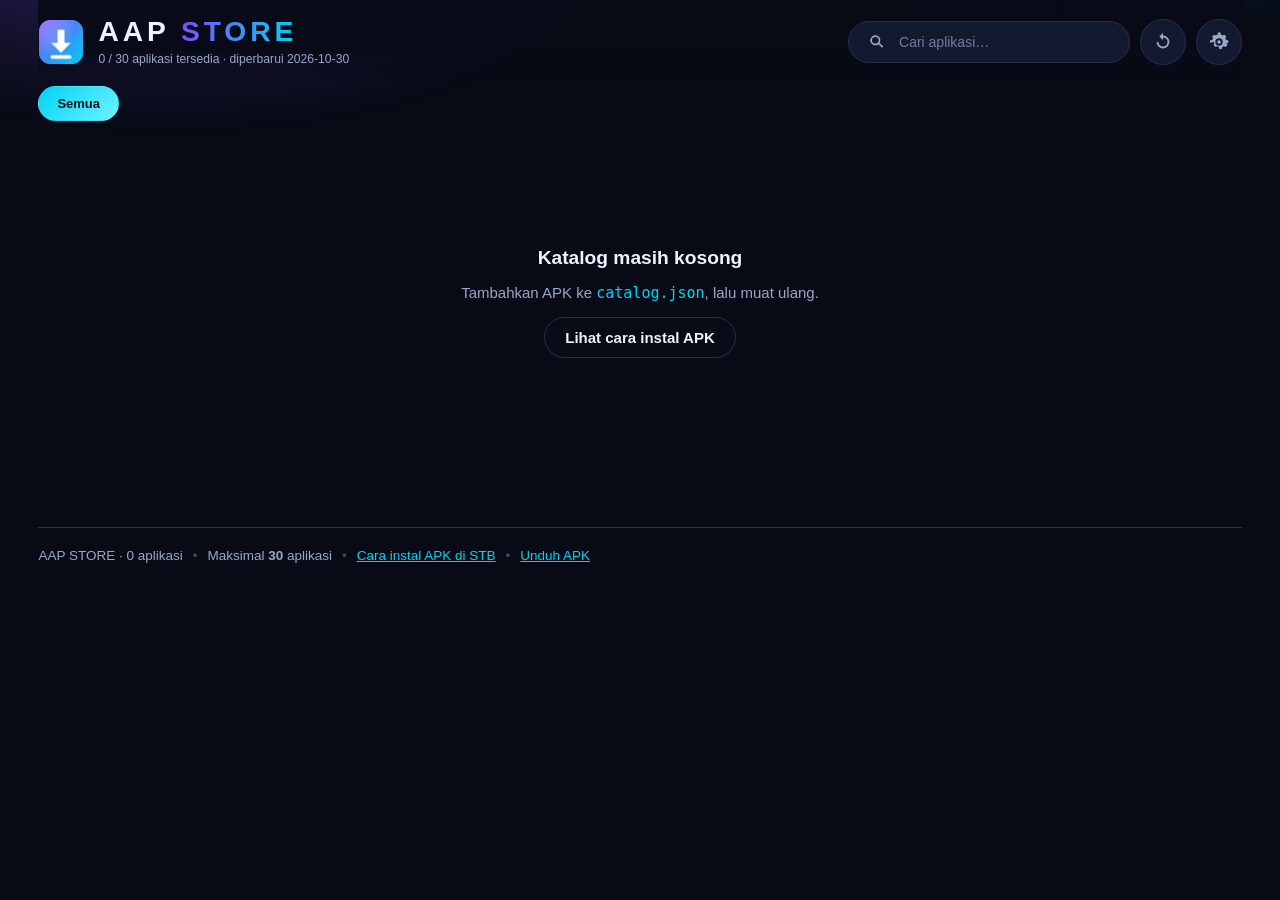
==== commit bdb5fdb3: "Add files via upload" ====
--- a/docs/index.html
+++ b/docs/index.html
@@ -1,270 +1,123 @@
-<!doctype html>
-<html lang="id" data-theme="dark">
+<!DOCTYPE html>
+<html lang="id">
 <head>
-  <meta charset="utf-8" />
-  <meta name="viewport" content="width=device-width, initial-scale=1, viewport-fit=cover" />
-  <title>Agung AI — Asisten Chat</title>
-  <meta name="description" content="Agung AI — aplikasi chat AI ringan yang bisa dipakai dengan OpenAI, OpenRouter, Groq, DeepSeek, Gemini, Ollama, dan penyedia lain yang kompatibel." />
-  <meta name="color-scheme" content="dark light" />
-  <meta name="theme-color" content="#0b0b10" />
-  <link rel="icon" href="icon.svg" type="image/svg+xml" />
-  <link rel="apple-touch-icon" href="icon-192.png" />
-  <link rel="manifest" href="manifest.webmanifest" />
-  <link rel="stylesheet" href="styles.css" />
+<meta charset="utf-8" />
+<meta name="viewport" content="width=device-width, initial-scale=1, viewport-fit=cover" />
+<title>AAP STORE — App Store Android TV / STB</title>
+<meta name="description" content="Katalog aplikasi Android untuk STB & Android TV. Simpan sampai 30 APK, unduh dan instal langsung dari TV." />
+<meta name="theme-color" content="#0b1020" />
+<link rel="icon" href="favicon.png" />
+<link rel="apple-touch-icon" href="icon-192.png" />
+<link rel="manifest" href="manifest.webmanifest" />
+<link rel="stylesheet" href="styles.css" />
 </head>
 <body>
-  <div class="app" id="app">
+<div class="bg-glow" aria-hidden="true"></div>
 
-    <!-- ============ SIDEBAR ============ -->
-    <aside class="sidebar" id="sidebar" aria-label="Riwayat percakapan">
-      <div class="side-head">
-        <div class="brand">
-          <span class="brand-mark" aria-hidden="true">
-            <svg viewBox="0 0 24 24" fill="none"><path d="M12 3l1.9 5.1L19 10l-5.1 1.9L12 17l-1.9-5.1L5 10l5.1-1.9L12 3z" fill="currentColor"/></svg>
-          </span>
-          <span class="brand-name">Agung AI</span>
-        </div>
-        <button class="icon-btn side-close" id="closeSidebar" title="Tutup menu" aria-label="Tutup menu">
-          <svg viewBox="0 0 24 24"><path d="M18 6L6 18M6 6l12 12"/></svg>
-        </button>
-      </div>
-
-      <button class="new-chat" id="newChat">
-        <svg viewBox="0 0 24 24"><path d="M12 5v14M5 12h14"/></svg>
-        <span>Chat baru</span>
-      </button>
-
-      <div class="search">
-        <svg class="search-ico" viewBox="0 0 24 24"><circle cx="11" cy="11" r="7"/><path d="M20 20l-3.5-3.5"/></svg>
-        <input id="searchInput" type="search" placeholder="Cari chat..." autocomplete="off" aria-label="Cari percakapan" />
-      </div>
-
-      <nav class="conv-list" id="convList" aria-label="Daftar percakapan"></nav>
-
-      <div class="side-foot">
-        <div class="mode-badge" id="modeBadge">
-          <span class="dot" id="modeDot"></span>
-          <span id="modeText">Mode demo</span>
-        </div>
-        <div class="foot-row">
-          <button class="foot-btn" id="openSettings">
-            <svg viewBox="0 0 24 24"><circle cx="12" cy="12" r="3"/><path d="M19.4 15a1.7 1.7 0 00.34 1.87l.06.06a2 2 0 11-2.83 2.83l-.06-.06a1.7 1.7 0 00-1.87-.34 1.7 1.7 0 00-1 1.55V21a2 2 0 11-4 0v-.09A1.7 1.7 0 009 19.4a1.7 1.7 0 00-1.87.34l-.06.06a2 2 0 11-2.83-2.83l.06-.06A1.7 1.7 0 004.6 15a1.7 1.7 0 00-1.55-1H3a2 2 0 110-4h.09A1.7 1.7 0 004.6 9a1.7 1.7 0 00-.34-1.87l-.06-.06a2 2 0 112.83-2.83l.06.06A1.7 1.7 0 009 4.6h.09A1.7 1.7 0 0010 3.05V3a2 2 0 114 0v.09a1.7 1.7 0 001 1.55 1.7 1.7 0 001.87-.34l.06-.06a2 2 0 112.83 2.83l-.06.06A1.7 1.7 0 0019.4 9v.09a1.7 1.7 0 001.55 1H21a2 2 0 110 4h-.09a1.7 1.7 0 00-1.55 1z"/></svg>
-            <span>Pengaturan</span>
-          </button>
-          <button class="foot-btn" id="toggleTheme">
-            <svg viewBox="0 0 24 24" id="themeIcon"><path d="M21 12.8A9 9 0 1111.2 3a7 7 0 009.8 9.8z"/></svg>
-            <span id="themeLabel">Mode terang</span>
-          </button>
-        </div>
-      </div>
-    </aside>
-
-    <div class="scrim" id="scrim" hidden></div>
-
-    <!-- ============ MAIN ============ -->
-    <main class="main">
-      <header class="topbar">
-        <button class="icon-btn menu-btn" id="openSidebar" title="Menu" aria-label="Buka menu">
-          <svg viewBox="0 0 24 24"><path d="M4 6h16M4 12h16M4 18h16"/></svg>
-        </button>
-        <div class="topbar-title" id="chatTitle">Chat baru</div>
-        <button class="model-pill" id="modelPill" title="Ubah model / penyedia">
-          <span class="pill-dot" id="pillDot"></span>
-          <span class="pill-name" id="pillName">gpt-4o-mini</span>
-        </button>
-        <div class="top-actions">
-          <button class="icon-btn" id="exportBtn" title="Ekspor chat (Markdown)" aria-label="Ekspor chat">
-            <svg viewBox="0 0 24 24"><path d="M12 3v12"/><path d="M7 10l5 5 5-5"/><path d="M5 21h14"/></svg>
-          </button>
-          <button class="icon-btn" id="settingsBtn" title="Pengaturan" aria-label="Pengaturan">
-            <svg viewBox="0 0 24 24"><circle cx="12" cy="12" r="3"/><path d="M19.4 15a1.7 1.7 0 00.34 1.87l.06.06a2 2 0 11-2.83 2.83l-.06-.06a1.7 1.7 0 00-1.87-.34 1.7 1.7 0 00-1 1.55V21a2 2 0 11-4 0v-.09A1.7 1.7 0 009 19.4a1.7 1.7 0 00-1.87.34l-.06.06a2 2 0 11-2.83-2.83l.06-.06A1.7 1.7 0 004.6 15a1.7 1.7 0 00-1.55-1H3a2 2 0 110-4h.09A1.7 1.7 0 004.6 9a1.7 1.7 0 00-.34-1.87l-.06-.06a2 2 0 112.83-2.83l.06.06A1.7 1.7 0 009 4.6h.09A1.7 1.7 0 0010 3.05V3a2 2 0 114 0v.09a1.7 1.7 0 001 1.55 1.7 1.7 0 001.87-.34l.06-.06a2 2 0 112.83 2.83l-.06.06A1.7 1.7 0 0019.4 9v.09a1.7 1.7 0 001.55 1H21a2 2 0 110 4h-.09a1.7 1.7 0 00-1.55 1z"/></svg>
-          </button>
-        </div>
-      </header>
-
-      <div class="chat-scroll" id="chatScroll">
-        <section class="empty" id="empty">
-          <div class="empty-mark" aria-hidden="true">
-            <svg viewBox="0 0 24 24" fill="none"><path d="M12 3l1.9 5.1L19 10l-5.1 1.9L12 17l-1.9-5.1L5 10l5.1-1.9L12 3z" fill="currentColor"/></svg>
-          </div>
-          <h1>Ada yang bisa saya bantu?</h1>
-          <p class="empty-sub">Tanya apa saja — menulis, ngoding, belajar, atau sekadar cari ide.</p>
-
-          <div class="suggestions">
-            <button class="sug" data-prompt="Jelaskan cara kerja model bahasa besar (LLM) dengan bahasa yang sederhana, pakai analogi.">
-              <span class="sug-ico"><svg viewBox="0 0 24 24"><path d="M12 3a6 6 0 00-3.6 10.8c.5.4.8 1 .9 1.6l.1.6h5.2l.1-.6c.1-.6.4-1.2.9-1.6A6 6 0 0012 3z"/><path d="M9.5 19h5"/><path d="M10 22h4"/></svg></span>
-              <span class="sug-t">Jelaskan konsep</span>
-              <span class="sug-d">Cara kerja AI, dengan analogi sederhana</span>
-            </button>
-            <button class="sug" data-prompt="Buatkan fungsi JavaScript untuk memformat tanggal ke format Indonesia (contoh: 11 November 2026), lengkap dengan contoh pakai.">
-              <span class="sug-ico"><svg viewBox="0 0 24 24"><path d="M8 6l-5 6 5 6"/><path d="M16 6l5 6-5 6"/></svg></span>
-              <span class="sug-t">Tulis kode</span>
-              <span class="sug-d">Fungsi, perbaikan bug, atau penjelasan</span>
-            </button>
-            <button class="sug" data-prompt="Buatkan rencana belajar Python 30 hari untuk pemula, maksimal 60 menit per hari, dengan target praktik tiap minggu.">
-              <span class="sug-ico"><svg viewBox="0 0 24 24"><rect x="3" y="4" width="18" height="17" rx="2"/><path d="M8 2v4M16 2v4M3 10h18"/><path d="M8 15h3"/></svg></span>
-              <span class="sug-t">Susun rencana</span>
-              <span class="sug-d">Belajar, kerja, atau proyek pribadi</span>
-            </button>
-            <button class="sug" data-prompt="Ringkas teks berikut menjadi 5 poin utama, lalu beri satu saran tindakan: [tempel teks di sini]">
-              <span class="sug-ico"><svg viewBox="0 0 24 24"><path d="M4 6h16M4 12h10M4 18h13"/></svg></span>
-              <span class="sug-t">Ringkas teks</span>
-              <span class="sug-d">Ubah bacaan panjang jadi poin penting</span>
-            </button>
-          </div>
-
-          <p class="empty-note" id="emptyNote">Mode demo aktif — sambungkan API key di <b>Pengaturan</b> untuk jawaban AI sungguhan.</p>
-        </section>
-
-        <div class="messages" id="messages" aria-live="polite"></div>
-        <div class="scroll-anchor" id="scrollAnchor"></div>
-      </div>
-
-      <button class="scroll-bottom" id="scrollBottom" title="Ke pesan terbaru" aria-label="Ke pesan terbaru" hidden>
-        <svg viewBox="0 0 24 24"><path d="M12 5v14M5 12l7 7 7-7"/></svg>
-      </button>
-
-      <div class="composer-wrap">
-        <form class="composer" id="composer" autocomplete="off">
-          <label class="sr-only" for="input">Pesan</label>
-          <textarea id="input" rows="1" placeholder="Kirim pesan ke Agung AI..." spellcheck="true" autocapitalize="sentences"></textarea>
-          <div class="composer-bar">
-            <span class="composer-hint"><kbd>Enter</kbd> kirim · <kbd>Shift</kbd>+<kbd>Enter</kbd> baris baru</span>
-            <button type="submit" class="send-btn" id="sendBtn" title="Kirim pesan" aria-label="Kirim pesan" disabled>
-              <svg class="ico-send" viewBox="0 0 24 24"><path d="M12 19V5"/><path d="M5 12l7-7 7 7"/></svg>
-              <svg class="ico-stop" viewBox="0 0 24 24"><rect x="7" y="7" width="10" height="10" rx="2" fill="currentColor" stroke="none"/></svg>
-            </button>
-          </div>
-        </form>
-        <p class="disclaimer">Agung AI bisa salah — periksa info penting. Kunci API hanya tersimpan di perangkat ini.</p>
-      </div>
-    </main>
-  </div>
-
-  <!-- ============ SETTINGS MODAL ============ -->
-  <div class="modal" id="settingsModal" role="dialog" aria-modal="true" aria-labelledby="settingsTitle" hidden>
-    <div class="modal-panel">
-      <header class="modal-head">
-        <h2 id="settingsTitle">Pengaturan</h2>
-        <button class="icon-btn" id="closeSettings" aria-label="Tutup pengaturan">
-          <svg viewBox="0 0 24 24"><path d="M18 6L6 18M6 6l12 12"/></svg>
-        </button>
-      </header>
-
-      <div class="modal-body">
-        <div class="field">
-          <span class="field-label">Penyedia</span>
-          <div class="chips" id="presetChips"></div>
-          <p class="hint">Semua penyedia di bawah memakai format API yang sama (OpenAI-compatible).</p>
-        </div>
-
-        <div class="field">
-          <label class="field-label" for="baseUrl">Base URL</label>
-          <input class="input" id="baseUrl" type="url" placeholder="https://api.openai.com/v1" spellcheck="false" />
-          <p class="hint">Harus berakhir di <code>/v1</code> (atau sesuai dokumentasi penyedia).</p>
-        </div>
-
-        <div class="field">
-          <label class="field-label" for="apiKey">API key</label>
-          <div class="input-row">
-            <input class="input" id="apiKey" type="password" placeholder="Tempel API key di sini" spellcheck="false" autocomplete="off" />
-            <button type="button" class="icon-btn eye" id="toggleKey" title="Tampilkan / sembunyikan" aria-label="Tampilkan atau sembunyikan API key">
-              <svg viewBox="0 0 24 24"><path d="M2 12s3.6-7 10-7 10 7 10 7-3.6 7-10 7-10-7-10-7z"/><circle cx="12" cy="12" r="3"/></svg>
-            </button>
-          </div>
-          <p class="hint">Kosongkan untuk penyedia lokal (Ollama / LM Studio) yang tidak butuh key.</p>
-        </div>
-
-        <div class="field">
-          <label class="field-label" for="modelInput">Model</label>
-          <input class="input" id="modelInput" list="modelList" placeholder="gpt-4o-mini" spellcheck="false" />
-          <datalist id="modelList"></datalist>
-        </div>
-
-        <div class="field">
-          <label class="field-label" for="systemPrompt">System prompt</label>
-          <textarea class="input textarea" id="systemPrompt" rows="3" placeholder="Anda adalah asisten yang membantu..."></textarea>
-        </div>
-
-        <div class="grid-2">
-          <div class="field">
-            <label class="field-label" for="temperature">Kreativitas <span class="val" id="tempVal">0.7</span></label>
-            <input class="range" id="temperature" type="range" min="0" max="2" step="0.1" value="0.7" />
-            <p class="hint">0 = konsisten, 2 = liar.</p>
-          </div>
-          <div class="field">
-            <label class="field-label" for="maxTokens">Maks. token jawaban</label>
-            <input class="input" id="maxTokens" type="number" min="64" max="32000" step="64" value="1024" />
-          </div>
-        </div>
-
-        <div class="field row-between">
-          <div>
-            <span class="field-label">Streaming</span>
-            <p class="hint">Tampilkan jawaban kata per kata.</p>
-          </div>
-          <label class="switch">
-            <input type="checkbox" id="streamToggle" checked />
-            <span class="track"><span class="thumb"></span></span>
-          </label>
-        </div>
-
-        <div class="field">
-          <button type="button" class="btn btn-ghost" id="testBtn">Tes koneksi</button>
-          <p class="test-result" id="testResult" hidden></p>
-        </div>
-
-        <p class="note">
-          <b>Soal keamanan:</b> API key disimpan di <code>localStorage</code> browser ini dan hanya dikirim ke Base URL di atas.
-          Untuk aplikasi yang dipakai banyak orang, gunakan proxy server agar key tidak terekspos.
-        </p>
-
-        <div class="danger-zone">
-          <span class="field-label">Data</span>
-          <div class="danger-actions">
-            <button type="button" class="btn btn-ghost" id="exportAllBtn">Ekspor semua (JSON)</button>
-            <button type="button" class="btn btn-danger" id="clearAllBtn">Hapus semua chat</button>
-          </div>
-        </div>
-      </div>
-
-      <footer class="modal-foot">
-        <button type="button" class="btn btn-ghost" id="resetBtn">Default</button>
-        <div class="spacer"></div>
-        <button type="button" class="btn btn-ghost" id="cancelBtn">Batal</button>
-        <button type="button" class="btn btn-primary" id="saveBtn">Simpan</button>
-      </footer>
+<header class="topbar">
+  <div class="brand">
+    <img src="icon-192.png" alt="" class="brand-logo" width="56" height="56" />
+    <div class="brand-text">
+      <h1>AAP <span>STORE</span></h1>
+      <p id="tagline">Muat katalog…</p>
     </div>
   </div>
 
-  <!-- ============ DIALOG (ganti nama / konfirmasi) ============ -->
-  <div class="modal" id="askModal" role="dialog" aria-modal="true" aria-labelledby="askTitle" hidden>
-    <div class="modal-panel ask-panel">
-      <header class="modal-head">
-        <h2 id="askTitle">Konfirmasi</h2>
-        <button class="icon-btn" id="askClose" aria-label="Tutup">
-          <svg viewBox="0 0 24 24"><path d="M18 6L6 18M6 6l12 12"/></svg>
-        </button>
-      </header>
-      <div class="modal-body">
-        <p class="ask-msg" id="askMessage" hidden></p>
-        <input class="input" id="askInput" type="text" autocomplete="off" spellcheck="false" />
+  <div class="topbar-actions">
+    <label class="search">
+      <svg viewBox="0 0 24 24" aria-hidden="true"><path d="M10 4a6 6 0 1 0 3.8 10.6l4.3 4.3 1.4-1.4-4.3-4.3A6 6 0 0 0 10 4Zm0 2a4 4 0 1 1 0 8 4 4 0 0 1 0-8Z"/></svg>
+      <input id="search" type="search" placeholder="Cari aplikasi…" autocomplete="off" spellcheck="false" />
+    </label>
+    <button id="btn-refresh" class="icon-btn" title="Muat ulang katalog" aria-label="Muat ulang katalog">
+      <svg viewBox="0 0 24 24" aria-hidden="true"><path d="M12 5V2L8 6l4 4V7a5 5 0 1 1-5 5H5a7 7 0 1 0 7-7Z"/></svg>
+    </button>
+    <button id="btn-settings" class="icon-btn" title="Pengaturan sumber katalog" aria-label="Pengaturan">
+      <svg viewBox="0 0 24 24" aria-hidden="true"><path d="M12 8a4 4 0 1 0 0 8 4 4 0 0 0 0-8Zm0 2a2 2 0 1 1 0 4 2 2 0 0 1 0-4Zm8.4 3.3.9 2.1-2 2-2.1-.9a8 8 0 0 1-1.7 1l-.4 2.2h-2.8l-.4-2.2a8 8 0 0 1-1.7-1l-2.1.9-2-2 .9-2.1a8 8 0 0 1-1-1.7L2.3 13v-2.8l2.2-.4a8 8 0 0 1 1-1.7l-.9-2.1 2-2 2.1.9a8 8 0 0 1 1.7-1l.4-2.2h2.8l.4 2.2a8 8 0 0 1 1.7 1l2.1-.9 2 2-.9 2.1a8 8 0 0 1 1 1.7l2.2.4V13l-2.2.4a8 8 0 0 1-1 1.9Z"/></svg>
+    </button>
+    <button id="btn-install-app" class="ghost-btn hidden">Pasang</button>
+  </div>
+</header>
+
+<nav id="cats" class="cats" aria-label="Kategori"></nav>
+
+<main id="main">
+  <div id="status" class="status" role="status" aria-live="polite">
+    <div class="spinner"></div>
+    <p>Memuat katalog…</p>
+  </div>
+  <section id="grid" class="grid" aria-label="Daftar aplikasi"></section>
+</main>
+
+<footer class="foot">
+  <span id="foot-info">AAP STORE</span>
+  <span class="dot">•</span>
+  <span>Maksimal <strong id="foot-max">30</strong> aplikasi</span>
+  <span class="dot">•</span>
+  <button id="btn-help" class="link-btn">Cara instal APK di STB</button>
+  <span class="dot">•</span>
+  <a class="link-btn" href="download.html">Unduh APK</a>
+</footer>
+
+<!-- ============ Modal detail aplikasi ============ -->
+<div id="sheet" class="overlay hidden" role="dialog" aria-modal="true" aria-labelledby="sheet-title">
+  <div class="sheet">
+    <button class="close-btn" data-close aria-label="Tutup">✕</button>
+    <div class="sheet-head">
+      <img id="sheet-icon" class="sheet-icon" alt="" width="128" height="128" />
+      <div>
+        <h2 id="sheet-title">Aplikasi</h2>
+        <p id="sheet-pkg" class="mono"></p>
+        <div id="sheet-badges" class="badges"></div>
       </div>
-      <footer class="modal-foot">
-        <div class="spacer"></div>
-        <button type="button" class="btn btn-ghost" id="askCancel">Batal</button>
-        <button type="button" class="btn btn-primary" id="askOk">Simpan</button>
-      </footer>
     </div>
+    <p id="sheet-desc" class="sheet-desc"></p>
+    <dl id="sheet-meta" class="meta-list"></dl>
+    <div class="sheet-actions">
+      <a id="sheet-download" class="primary-btn" href="#" rel="noopener">⬇ Unduh &amp; Instal</a>
+      <button id="sheet-copy" class="ghost-btn">Salin link</button>
+    </div>
+    <p class="hint">Setelah terunduh, buka notifikasi / aplikasi <em>Files</em> di STB lalu tekan APK-nya untuk instal. Izinkan “Instal aplikasi tidak dikenal” sekali saja.</p>
   </div>
+</div>
 
-  <div class="toast" id="toast" role="status" aria-live="polite" hidden></div>
+<!-- ============ Modal bantuan ============ -->
+<div id="help" class="overlay hidden" role="dialog" aria-modal="true" aria-labelledby="help-title">
+  <div class="sheet">
+    <button class="close-btn" data-close aria-label="Tutup">✕</button>
+    <h2 id="help-title">Cara instal di STB / Android TV</h2>
+    <ol class="steps">
+      <li><strong>Buka AAP STORE</strong> di browser STB (Chrome / TV Bro / Puffin). Ketik alamat situsnya, atau kirim link-nya ke TV.</li>
+      <li><strong>Pilih aplikasi</strong> lalu tekan <em>Unduh &amp; Instal</em>. APK akan masuk ke folder <span class="mono">Download</span>.</li>
+      <li><strong>Izinkan instalasi:</strong> saat muncul peringatan, pilih <em>Setelan</em> → aktifkan <em>Izinkan dari sumber ini</em> untuk browser yang dipakai.</li>
+      <li><strong>Instal:</strong> buka notifikasi unduhan atau aplikasi <em>Files</em> / <em>File Manager</em>, tekan file APK, pilih <em>Instal</em>.</li>
+      <li><strong>Selesai.</strong> Aplikasi muncul di launcher STB. Ulangi untuk aplikasi lain.</li>
+    </ol>
+    <h3>Tips</h3>
+    <ul class="steps">
+      <li>Kalau tombol unduh tidak merespons, salin link APK lalu tempel di browser STB.</li>
+      <li>Aktifkan <em>Instal dari sumber tidak dikenal</em> per-aplikasi (browser), bukan global, agar lebih aman.</li>
+      <li>Tekan <span class="mono">Esc</span> / tombol <em>Back</em> untuk menutup jendela ini.</li>
+    </ul>
+  </div>
+</div>
 
-  <noscript>
-    <p style="padding:24px;font-family:sans-serif">Agung AI butuh JavaScript untuk berjalan. Aktifkan JavaScript di browser Anda.</p>
-  </noscript>
+<!-- ============ Modal pengaturan ============ -->
+<div id="settings" class="overlay hidden" role="dialog" aria-modal="true" aria-labelledby="settings-title">
+  <div class="sheet">
+    <button class="close-btn" data-close aria-label="Tutup">✕</button>
+    <h2 id="settings-title">Sumber katalog</h2>
+    <p class="hint">Alamat file <span class="mono">catalog.json</span>. Kosongkan untuk memakai katalog bawaan di folder yang sama.</p>
+    <input id="catalog-url" class="text-input" type="url" placeholder="https://contoh.github.io/aap-store/catalog.json" />
+    <div class="sheet-actions">
+      <button id="btn-save-settings" class="primary-btn">Simpan &amp; muat ulang</button>
+      <button id="btn-reset-settings" class="ghost-btn">Kembalikan bawaan</button>
+    </div>
+    <p id="settings-info" class="hint mono"></p>
+  </div>
+</div>
 
-  <script src="markdown.js"></script>
-  <script src="app.js"></script>
+<div id="toast" class="toast hidden" role="status" aria-live="polite"></div>
+
+<script src="app.js"></script>
 </body>
 </html>
--- a/docs/styles.css
+++ b/docs/styles.css
@@ -1,1342 +1,457 @@
-/* =========================================================
-   Agung AI — styles
-   ========================================================= */
+/* ============================================================
+   AAP STORE — stylesheet
+   Dirancang untuk layar TV (1920x1080) + remote/D-pad,
+   tetap nyaman di HP/tablet.
+   ============================================================ */
 
 :root {
-  --font: ui-sans-serif, system-ui, -apple-system, "Segoe UI", Roboto,
-    "Helvetica Neue", Arial, "Noto Sans", sans-serif;
-  --mono: ui-monospace, SFMono-Regular, "SF Mono", Menlo, Consolas,
-    "Liberation Mono", monospace;
-  --accent: #7c5cff;
-  --accent-2: #22d3ee;
-  --accent-soft: rgba(124, 92, 255, 0.16);
-  --danger: #ff5c7a;
-  --ok: #34d399;
-  --warn: #fbbf24;
-  --radius: 16px;
-}
-
-html[data-theme="dark"] {
-  --bg: #0b0b10;
-  --bg-2: #0e0e15;
-  --sidebar: #0c0c12;
-  --panel: #14141c;
-  --panel-2: #191922;
-  --border: #262633;
-  --border-soft: #1c1c26;
-  --text: #ececf3;
-  --muted: #9a9aad;
-  --muted-2: #6f6f86;
-  --bubble: #1c1c28;
-  --input: #11111a;
-  --hover: #1a1a25;
-  --code-bg: #0c0c14;
-  --inline-bg: #22222e;
-  --topbar: rgba(11, 11, 16, 0.82);
-  --shadow: 0 18px 50px rgba(0, 0, 0, 0.45);
-  --scrim: rgba(0, 0, 0, 0.6);
-}
-
-html[data-theme="light"] {
-  --bg: #ffffff;
-  --bg-2: #f7f7fa;
-  --sidebar: #f5f5f8;
-  --panel: #ffffff;
-  --panel-2: #f6f6fa;
-  --border: #e2e2ea;
-  --border-soft: #ececf2;
-  --text: #16161d;
-  --muted: #5f5f72;
-  --muted-2: #8b8b9e;
-  --bubble: #f0f0f5;
-  --input: #f6f6fa;
-  --hover: #ececf2;
-  --code-bg: #f6f6fa;
-  --inline-bg: #eeeef4;
-  --topbar: rgba(255, 255, 255, 0.86);
-  --shadow: 0 18px 50px rgba(20, 20, 45, 0.16);
-  --scrim: rgba(20, 20, 40, 0.35);
+  --bg: #080b16;
+  --bg-2: #0d1326;
+  --card: #131a30;
+  --card-2: #1a2340;
+  --line: #24304f;
+  --text: #eef2ff;
+  --muted: #9aa7c7;
+  --violet: #7c4dff;
+  --cyan: #00d3f2;
+  --green: #35d07f;
+  --amber: #ffb020;
+  --radius: 18px;
+  --focus: 0 0 0 4px rgba(0, 211, 242, .85), 0 18px 40px rgba(0, 0, 0, .55);
+  --shadow: 0 10px 26px rgba(0, 0, 0, .35);
 }
 
 * { box-sizing: border-box; }
 
 html, body {
-  height: 100%;
   margin: 0;
-}
-
-body {
-  font-family: var(--font);
+  padding: 0;
   background: var(--bg);
   color: var(--text);
+  font-family: "Segoe UI", Roboto, "Helvetica Neue", Arial, sans-serif;
+  -webkit-font-smoothing: antialiased;
+  min-height: 100%;
+}
+
+body {
+  padding: 0 clamp(16px, 3vw, 56px) 40px;
+  overflow-x: hidden;
+}
+
+.bg-glow {
+  position: fixed;
+  inset: -20% -10% auto -10%;
+  height: 70vh;
+  background:
+    radial-gradient(45% 55% at 20% 10%, rgba(124, 77, 255, .38), transparent 70%),
+    radial-gradient(40% 50% at 80% 0%, rgba(0, 211, 242, .22), transparent 70%);
+  filter: blur(10px);
+  pointer-events: none;
+  z-index: 0;
+}
+
+/* ---------------------------------------------------------- top bar */
+.topbar {
+  position: sticky;
+  top: 0;
+  z-index: 30;
+  display: flex;
+  align-items: center;
+  gap: 20px;
+  flex-wrap: wrap;
+  padding: 18px 0 14px;
+  background: linear-gradient(to bottom, rgba(8, 11, 22, .96) 60%, rgba(8, 11, 22, 0));
+  backdrop-filter: blur(6px);
+}
+
+.brand { display: flex; align-items: center; gap: 14px; }
+.brand-logo { width: clamp(44px, 3.6vw, 60px); height: auto; border-radius: 14px; }
+.brand-text h1 {
+  margin: 0;
+  font-size: clamp(22px, 2.2vw, 34px);
+  letter-spacing: .14em;
+  font-weight: 800;
+  line-height: 1;
+}
+.brand-text h1 span {
+  background: linear-gradient(90deg, var(--violet), var(--cyan));
+  -webkit-background-clip: text;
+  background-clip: text;
+  color: transparent;
+}
+.brand-text p {
+  margin: 6px 0 0;
+  font-size: clamp(12px, .95vw, 15px);
+  color: var(--muted);
+}
+
+.topbar-actions { display: flex; align-items: center; gap: 10px; margin-left: auto; }
+
+.search {
+  display: flex;
+  align-items: center;
+  gap: 10px;
+  background: var(--card);
+  border: 1px solid var(--line);
+  border-radius: 999px;
+  padding: 10px 18px;
+  min-width: clamp(180px, 22vw, 340px);
+  transition: border-color .15s, box-shadow .15s;
+}
+.search:focus-within { border-color: var(--cyan); box-shadow: 0 0 0 3px rgba(0, 211, 242, .25); }
+.search svg { width: 20px; height: 20px; fill: var(--muted); flex: 0 0 auto; }
+.search input {
+  background: transparent;
+  border: 0;
+  outline: none;
+  color: var(--text);
+  font-size: clamp(14px, 1.05vw, 17px);
+  width: 100%;
+}
+.search input::placeholder { color: #6f7da0; }
+
+.icon-btn, .ghost-btn, .primary-btn, .link-btn {
+  font: inherit;
+  cursor: pointer;
+  border-radius: 999px;
+  transition: transform .12s, background .15s, border-color .15s, box-shadow .15s;
+}
+.icon-btn {
+  width: 46px;
+  height: 46px;
+  display: grid;
+  place-items: center;
+  background: var(--card);
+  border: 1px solid var(--line);
+}
+.icon-btn svg { width: 22px; height: 22px; fill: var(--muted); }
+.icon-btn:hover { border-color: var(--cyan); }
+.icon-btn:hover svg { fill: var(--cyan); }
+
+.ghost-btn {
+  background: transparent;
+  color: var(--text);
+  border: 1px solid var(--line);
+  padding: 11px 20px;
   font-size: 15px;
-  line-height: 1.5;
-  overflow: hidden;
-  -webkit-font-smoothing: antialiased;
-  text-rendering: optimizeLegibility;
-}
-
-button, input, textarea {
+  font-weight: 600;
+}
+.ghost-btn:hover { border-color: var(--cyan); color: var(--cyan); }
+
+.primary-btn {
+  display: inline-flex;
+  align-items: center;
+  justify-content: center;
+  gap: 10px;
+  background: linear-gradient(135deg, var(--violet), #4b7bff);
+  color: #fff;
+  border: 0;
+  padding: 14px 26px;
+  font-size: clamp(15px, 1.1vw, 18px);
+  font-weight: 700;
+  text-decoration: none;
+  box-shadow: 0 10px 24px rgba(124, 77, 255, .35);
+}
+.primary-btn:hover { transform: translateY(-1px); box-shadow: 0 14px 30px rgba(124, 77, 255, .45); }
+
+.link-btn {
+  background: none;
+  border: 0;
+  padding: 0;
+  color: var(--cyan);
+  text-decoration: underline;
+  font-size: inherit;
+}
+
+/* ---------------------------------------------------------- kategori */
+.cats {
+  position: relative;
+  z-index: 10;
+  display: flex;
+  gap: 10px;
+  flex-wrap: wrap;
+  padding: 6px 0 18px;
+}
+.chip {
+  font: inherit;
+  font-size: clamp(13px, .95vw, 16px);
+  font-weight: 600;
+  color: var(--muted);
+  background: rgba(19, 26, 48, .8);
+  border: 1px solid var(--line);
+  border-radius: 999px;
+  padding: 9px 18px;
+  cursor: pointer;
+}
+.chip:hover { color: var(--text); border-color: #3a4a76; }
+.chip[aria-pressed="true"] {
+  color: #06121a;
+  background: linear-gradient(135deg, var(--cyan), #6ef2ff);
+  border-color: transparent;
+}
+
+/* ---------------------------------------------------------- grid */
+main { position: relative; z-index: 10; }
+
+.grid {
+  display: grid;
+  grid-template-columns: repeat(auto-fill, minmax(clamp(140px, 11vw, 210px), 1fr));
+  gap: clamp(12px, 1.2vw, 22px);
+}
+
+.card {
+  position: relative;
+  display: flex;
+  flex-direction: column;
+  gap: 12px;
+  padding: 16px;
+  text-align: left;
   font: inherit;
   color: inherit;
-}
-
-button { cursor: pointer; }
-
-svg {
-  width: 20px;
-  height: 20px;
-  fill: none;
-  stroke: currentColor;
-  stroke-width: 1.9;
-  stroke-linecap: round;
-  stroke-linejoin: round;
-  flex: none;
-}
-
-.sr-only {
-  position: absolute;
-  width: 1px; height: 1px;
-  padding: 0; margin: -1px;
+  background: linear-gradient(160deg, var(--card), var(--card-2));
+  border: 1px solid var(--line);
+  border-radius: var(--radius);
+  box-shadow: var(--shadow);
+  cursor: pointer;
+  outline: none;
+  transition: transform .16s ease, box-shadow .16s ease, border-color .16s ease;
+}
+.card:hover { transform: translateY(-3px); border-color: #3a4a76; }
+.card:focus-visible,
+.card:focus {
+  transform: translateY(-4px) scale(1.03);
+  border-color: var(--cyan);
+  box-shadow: var(--focus);
+}
+.card:focus-visible .card-name { color: #fff; }
+
+.card-icon {
+  width: 100%;
+  aspect-ratio: 1 / 1;
+  object-fit: cover;
+  border-radius: 16px;
+  background: #0c1224;
+  border: 1px solid rgba(255, 255, 255, .05);
+}
+.card-icon.placeholder {
+  display: grid;
+  place-items: center;
+  font-size: 40px;
+  font-weight: 800;
+  color: #fff;
+  background: linear-gradient(135deg, var(--violet), #3b6bff);
+}
+
+.card-name {
+  font-size: clamp(14px, 1.02vw, 17px);
+  font-weight: 700;
+  line-height: 1.25;
+  display: -webkit-box;
+  -webkit-line-clamp: 2;
+  -webkit-box-orient: vertical;
   overflow: hidden;
-  clip: rect(0 0 0 0);
+}
+.card-meta {
+  font-size: clamp(11.5px, .82vw, 13.5px);
+  color: var(--muted);
+  display: flex;
+  gap: 8px;
+  flex-wrap: wrap;
+  align-items: center;
+}
+.card-meta .sep { opacity: .5; }
+
+.badge {
+  font-size: 11px;
+  font-weight: 700;
+  letter-spacing: .04em;
+  text-transform: uppercase;
+  padding: 3px 9px;
+  border-radius: 999px;
+  background: rgba(0, 211, 242, .14);
+  color: #7ceaff;
+  border: 1px solid rgba(0, 211, 242, .3);
   white-space: nowrap;
-  border: 0;
-}
-
-kbd {
-  font-family: var(--mono);
-  font-size: 10.5px;
-  padding: 1px 5px;
-  border-radius: 5px;
-  border: 1px solid var(--border);
-  background: var(--panel-2);
-  color: var(--muted);
-}
-
-/* ================= layout ================= */
-
-.app {
-  display: flex;
-  height: 100vh;
-  height: 100dvh;
-  width: 100%;
-}
-
-/* ================= sidebar ================= */
-
-.sidebar {
-  width: 274px;
-  flex: 0 0 274px;
-  background: var(--sidebar);
-  border-right: 1px solid var(--border-soft);
+}
+.badge.new { background: rgba(53, 208, 127, .15); color: #7bf0b3; border-color: rgba(53, 208, 127, .35); }
+
+/* ---------------------------------------------------------- status */
+.status {
   display: flex;
   flex-direction: column;
+  align-items: center;
+  gap: 18px;
+  padding: 12vh 20px;
+  text-align: center;
+  color: var(--muted);
+  font-size: clamp(15px, 1.1vw, 18px);
+}
+.status.hidden { display: none; }
+.status h2 { color: var(--text); margin: 0 0 6px; font-size: clamp(18px, 1.5vw, 24px); }
+.status code { color: var(--cyan); }
+
+.spinner {
+  width: 42px;
+  height: 42px;
+  border-radius: 50%;
+  border: 4px solid rgba(255, 255, 255, .12);
+  border-top-color: var(--cyan);
+  animation: spin .9s linear infinite;
+}
+@keyframes spin { to { transform: rotate(360deg); } }
+
+/* ---------------------------------------------------------- footer */
+.foot {
+  position: relative;
+  z-index: 10;
+  margin-top: 46px;
+  padding-top: 20px;
+  border-top: 1px solid var(--line);
+  display: flex;
   gap: 10px;
-  padding: 12px 10px 10px;
-  min-height: 0;
-  z-index: 40;
-}
-
-.side-head {
-  display: flex;
-  align-items: center;
-  justify-content: space-between;
-  padding: 2px 4px 4px;
-}
-
-.brand {
-  display: flex;
-  align-items: center;
-  gap: 9px;
-  min-width: 0;
-}
-
-.brand-mark {
-  width: 30px;
-  height: 30px;
-  border-radius: 9px;
-  display: grid;
-  place-items: center;
-  color: #fff;
-  background: linear-gradient(135deg, var(--accent), var(--accent-2));
-  box-shadow: 0 4px 14px rgba(124, 92, 255, 0.35);
-  flex: none;
-}
-
-.brand-mark svg { width: 19px; height: 19px; stroke: none; }
-
-.brand-name {
-  font-weight: 700;
-  font-size: 15.5px;
-  letter-spacing: -0.01em;
-  white-space: nowrap;
-}
-
-.side-close { display: none; }
-
-.icon-btn {
-  width: 34px;
-  height: 34px;
-  border-radius: 10px;
-  border: 1px solid transparent;
-  background: transparent;
-  color: var(--muted);
-  display: grid;
-  place-items: center;
-  transition: background 0.15s, color 0.15s, border-color 0.15s;
-}
-
-.icon-btn:hover { background: var(--hover); color: var(--text); }
-.icon-btn:active { transform: scale(0.96); }
-
-.new-chat {
-  display: flex;
-  align-items: center;
-  gap: 9px;
-  width: 100%;
-  padding: 10px 12px;
-  border-radius: 12px;
-  border: 1px solid var(--border);
-  background: var(--panel);
-  color: var(--text);
-  font-weight: 600;
+  flex-wrap: wrap;
+  align-items: center;
+  color: var(--muted);
   font-size: 13.5px;
-  transition: background 0.15s, border-color 0.15s, transform 0.1s;
-}
-
-.new-chat svg { width: 17px; height: 17px; color: var(--muted); }
-.new-chat:hover { background: var(--panel-2); border-color: var(--border); }
-.new-chat:active { transform: scale(0.99); }
-
-.search {
-  position: relative;
-  display: flex;
-  align-items: center;
-}
-
-.search-ico {
-  position: absolute;
-  left: 10px;
-  width: 16px;
-  height: 16px;
-  color: var(--muted-2);
-  pointer-events: none;
-}
-
-.search input {
-  width: 100%;
-  padding: 9px 10px 9px 33px;
-  border-radius: 10px;
-  border: 1px solid transparent;
-  background: transparent;
-  color: var(--text);
-  font-size: 13px;
-  outline: none;
-  transition: background 0.15s, border-color 0.15s;
-}
-
-.search input::placeholder { color: var(--muted-2); }
-.search input:hover { background: var(--hover); }
-.search input:focus {
-  background: var(--input);
-  border-color: var(--border);
-}
-
-.conv-list {
-  flex: 1;
-  overflow-y: auto;
-  overflow-x: hidden;
-  min-height: 0;
-  padding: 2px 0 8px;
-  scrollbar-width: thin;
-}
-
-.conv-group-label {
-  font-size: 10.5px;
-  font-weight: 700;
-  text-transform: uppercase;
-  letter-spacing: 0.07em;
-  color: var(--muted-2);
-  padding: 12px 10px 5px;
-}
-
-.conv-item {
-  display: flex;
-  align-items: center;
-  gap: 8px;
-  padding: 8px 8px 8px 10px;
-  border-radius: 10px;
-  color: var(--muted);
-  cursor: pointer;
-  border: 1px solid transparent;
-  position: relative;
-  min-width: 0;
-}
-
-.conv-item:hover { background: var(--hover); color: var(--text); }
-
-.conv-item.active {
-  background: var(--panel);
-  border-color: var(--border-soft);
-  color: var(--text);
-}
-
-.conv-ico { width: 15px; height: 15px; color: var(--muted-2); flex: none; }
-
-.conv-title {
-  flex: 1;
-  min-width: 0;
-  font-size: 13px;
-  white-space: nowrap;
-  overflow: hidden;
-  text-overflow: ellipsis;
-}
-
-.conv-acts {
-  display: flex;
-  gap: 2px;
-  opacity: 0;
-  transition: opacity 0.12s;
-}
-
-.conv-item:hover .conv-acts,
-.conv-item.active .conv-acts { opacity: 1; }
-
-.mini-btn {
-  width: 24px;
-  height: 24px;
-  border-radius: 6px;
-  border: 0;
-  background: transparent;
-  color: var(--muted);
-  display: grid;
-  place-items: center;
-}
-
-.mini-btn svg { width: 13px; height: 13px; }
-.mini-btn:hover { background: var(--border); color: var(--text); }
-.mini-btn.danger:hover { color: var(--danger); }
-
-.empty-list {
-  padding: 18px 12px;
-  font-size: 12.5px;
-  color: var(--muted-2);
-  text-align: center;
-  line-height: 1.6;
-}
-
-.side-foot {
-  border-top: 1px solid var(--border-soft);
-  padding-top: 9px;
-  display: flex;
-  flex-direction: column;
-  gap: 7px;
-}
-
-.mode-badge {
-  display: flex;
-  align-items: center;
-  gap: 7px;
-  padding: 7px 10px;
-  border-radius: 9px;
-  background: var(--panel);
-  border: 1px solid var(--border-soft);
-  font-size: 11.5px;
-  color: var(--muted);
-  font-weight: 500;
-}
-
-.mode-badge .dot {
-  width: 7px;
-  height: 7px;
-  border-radius: 50%;
-  background: var(--warn);
-  box-shadow: 0 0 0 3px rgba(251, 191, 36, 0.14);
-  flex: none;
-}
-
-.mode-badge.live .dot {
-  background: var(--ok);
-  box-shadow: 0 0 0 3px rgba(52, 211, 153, 0.16);
-}
-
-.foot-row { display: flex; gap: 4px; }
-
-.foot-btn {
-  flex: 1;
-  display: flex;
-  align-items: center;
-  gap: 7px;
-  padding: 8px 9px;
-  border-radius: 9px;
-  border: 0;
-  background: transparent;
-  color: var(--muted);
-  font-size: 12.5px;
-  font-weight: 500;
-  text-align: left;
-}
-
-.foot-btn svg { width: 16px; height: 16px; }
-.foot-btn:hover { background: var(--hover); color: var(--text); }
-.foot-btn span { white-space: nowrap; overflow: hidden; text-overflow: ellipsis; }
-
-/* ================= main ================= */
-
-.main {
-  flex: 1;
-  display: flex;
-  flex-direction: column;
-  min-width: 0;
-  position: relative;
-  background: var(--bg);
-}
-
-.topbar {
-  height: 56px;
-  flex: none;
-  display: flex;
-  align-items: center;
-  gap: 10px;
-  padding: 0 14px;
-  border-bottom: 1px solid transparent;
-  background: var(--topbar);
-  backdrop-filter: blur(10px);
-  z-index: 20;
-}
-
-.menu-btn { display: none; }
-
-.topbar-title {
-  font-size: 13.5px;
-  font-weight: 600;
-  color: var(--muted);
-  white-space: nowrap;
-  overflow: hidden;
-  text-overflow: ellipsis;
-  min-width: 0;
-  max-width: 40%;
-}
-
-.model-pill {
-  display: flex;
-  align-items: center;
-  gap: 7px;
-  padding: 6px 12px;
-  border-radius: 999px;
-  border: 1px solid var(--border);
-  background: var(--panel);
-  color: var(--text);
-  font-size: 12.5px;
-  font-weight: 600;
-  max-width: 240px;
-  transition: background 0.15s, border-color 0.15s;
-}
-
-.model-pill:hover { background: var(--panel-2); border-color: var(--muted-2); }
-
-.pill-dot {
-  width: 7px;
-  height: 7px;
-  border-radius: 50%;
-  background: var(--warn);
-  flex: none;
-}
-
-.pill-dot.live { background: var(--ok); }
-
-.pill-name {
-  white-space: nowrap;
-  overflow: hidden;
-  text-overflow: ellipsis;
-}
-
-.top-actions {
-  margin-left: auto;
-  display: flex;
-  gap: 2px;
-}
-
-.chat-scroll {
-  flex: 1;
-  overflow-y: auto;
-  overflow-x: hidden;
-  min-height: 0;
-  scrollbar-width: thin;
-  scrollbar-color: var(--border) transparent;
-  overscroll-behavior: contain;
-}
-
-.chat-scroll::-webkit-scrollbar { width: 10px; }
-.chat-scroll::-webkit-scrollbar-thumb {
-  background: var(--border);
-  border-radius: 10px;
-  border: 3px solid var(--bg);
-}
-.chat-scroll::-webkit-scrollbar-thumb:hover { background: var(--muted-2); }
-
-/* ================= empty state ================= */
-
-.empty {
-  max-width: 760px;
-  margin: 0 auto;
-  padding: clamp(28px, 7vh, 80px) 22px 24px;
-  text-align: center;
-  animation: rise 0.35s ease both;
-}
-
-@keyframes rise {
-  from { opacity: 0; transform: translateY(8px); }
-  to { opacity: 1; transform: none; }
-}
-
-.empty-mark {
-  width: 62px;
-  height: 62px;
-  margin: 0 auto 18px;
-  border-radius: 19px;
-  display: grid;
-  place-items: center;
-  color: #fff;
-  background: linear-gradient(135deg, var(--accent), var(--accent-2));
-  box-shadow: 0 14px 40px rgba(124, 92, 255, 0.34);
-}
-
-.empty-mark svg { width: 34px; height: 34px; stroke: none; }
-
-.empty h1 {
-  font-size: clamp(22px, 3.2vw, 29px);
-  margin: 0 0 8px;
-  letter-spacing: -0.02em;
-  font-weight: 700;
-}
-
-.empty-sub {
-  margin: 0 auto;
-  color: var(--muted);
-  font-size: 14.5px;
-  max-width: 460px;
-  line-height: 1.6;
-}
-
-.suggestions {
-  display: grid;
-  grid-template-columns: repeat(2, minmax(0, 1fr));
-  gap: 10px;
-  margin: 26px auto 0;
-  max-width: 640px;
-  text-align: left;
-}
-
-.sug {
-  display: flex;
-  flex-direction: column;
-  gap: 3px;
-  padding: 13px 14px;
-  border-radius: 14px;
-  border: 1px solid var(--border);
-  background: var(--panel);
-  color: var(--text);
-  transition: border-color 0.16s, background 0.16s, transform 0.12s;
-}
-
-.sug:hover {
-  background: var(--panel-2);
-  border-color: var(--accent);
-  transform: translateY(-1px);
-}
-
-.sug:active { transform: none; }
-
-.sug-ico {
-  width: 28px;
-  height: 28px;
-  border-radius: 8px;
-  display: grid;
-  place-items: center;
-  background: var(--accent-soft);
-  color: var(--accent);
-  margin-bottom: 4px;
-}
-
-.sug-ico svg { width: 16px; height: 16px; }
-
-.sug-t { font-size: 13.5px; font-weight: 600; }
-
-.sug-d {
-  font-size: 12px;
-  color: var(--muted);
-  line-height: 1.45;
-}
-
-.empty-note {
-  margin: 22px auto 0;
-  font-size: 12px;
-  color: var(--muted-2);
-  max-width: 420px;
-  line-height: 1.6;
-}
-
-.empty-note b { color: var(--muted); }
-
-/* ================= messages ================= */
-
-.messages {
-  max-width: 830px;
-  margin: 0 auto;
-  padding: 8px 22px 10px;
-  display: flex;
-  flex-direction: column;
-  gap: 20px;
-}
-
-.msg {
-  display: flex;
-  gap: 12px;
-  align-items: flex-start;
-  animation: fadein 0.2s ease both;
-}
-
-@keyframes fadein {
-  from { opacity: 0; }
-  to { opacity: 1; }
-}
-
-.msg-user { justify-content: flex-end; }
-
-.avatar {
-  width: 28px;
-  height: 28px;
-  border-radius: 9px;
-  flex: none;
-  display: grid;
-  place-items: center;
-  color: #fff;
-  background: linear-gradient(135deg, var(--accent), var(--accent-2));
-  margin-top: 2px;
-}
-
-.avatar svg { width: 16px; height: 16px; stroke: none; }
-
-.bubble { min-width: 0; max-width: 100%; }
-
-.msg-user .bubble {
-  max-width: min(86%, 640px);
-  background: var(--bubble);
-  border: 1px solid var(--border-soft);
-  border-radius: 18px 18px 6px 18px;
-  padding: 10px 15px;
-}
-
-.msg-user .content {
-  white-space: pre-wrap;
-  overflow-wrap: anywhere;
-  font-size: 14.8px;
-  line-height: 1.65;
-}
-
-.content {
-  font-size: 15.2px;
-  line-height: 1.72;
-  overflow-wrap: anywhere;
-}
-
-.msg-assistant .content { padding-top: 3px; }
-
-.msg-tools {
-  display: flex;
-  gap: 4px;
-  margin-top: 7px;
-  opacity: 0;
-  transition: opacity 0.14s;
-}
-
-.msg:hover .msg-tools { opacity: 1; }
-
-.tool {
-  display: inline-flex;
-  align-items: center;
-  gap: 5px;
-  padding: 4px 8px;
-  border-radius: 7px;
-  border: 1px solid transparent;
-  background: transparent;
-  color: var(--muted-2);
-  font-size: 11.5px;
-  font-weight: 500;
-}
-
-.tool svg { width: 13px; height: 13px; }
-.tool:hover { background: var(--hover); color: var(--text); }
-
-/* markdown */
-
-.content > :first-child { margin-top: 0; }
-.content > :last-child { margin-bottom: 0; }
-
-.content p { margin: 0 0 0.85em; }
-.content h1, .content h2, .content h3, .content h4 {
-  margin: 1.15em 0 0.5em;
-  line-height: 1.3;
-  letter-spacing: -0.01em;
-}
-.content h1 { font-size: 1.4em; }
-.content h2 { font-size: 1.24em; }
-.content h3 { font-size: 1.1em; }
-.content h4 { font-size: 1em; }
-
-.content ul, .content ol { margin: 0 0 0.85em; padding-left: 1.45em; }
-.content li { margin: 0.22em 0; }
-.content li > p { margin: 0 0 0.3em; }
-
-.content a {
-  color: var(--accent);
-  text-decoration: underline;
-  text-underline-offset: 2px;
-  text-decoration-thickness: 1px;
-}
-
-html[data-theme="dark"] .content a { color: #a996ff; }
-
-.content strong { font-weight: 650; }
-.content del { color: var(--muted); }
-
-.content blockquote {
-  margin: 0 0 0.85em;
-  padding: 2px 0 2px 13px;
-  border-left: 3px solid var(--accent);
-  color: var(--muted);
-}
-
-.content hr {
-  border: 0;
-  border-top: 1px solid var(--border);
-  margin: 1.1em 0;
-}
-
-.content code.inline {
-  font-family: var(--mono);
-  font-size: 0.87em;
-  background: var(--inline-bg);
-  padding: 0.15em 0.38em;
-  border-radius: 5px;
-}
-
-.content table {
-  border-collapse: collapse;
-  width: 100%;
-  margin: 0 0 0.9em;
-  font-size: 0.92em;
-  display: block;
-  overflow-x: auto;
-}
-
-.content th, .content td {
-  border: 1px solid var(--border);
-  padding: 6px 10px;
-  text-align: left;
-}
-
-.content th { background: var(--panel-2); font-weight: 600; }
-
-.codeblock {
-  margin: 0 0 0.9em;
-  border: 1px solid var(--border);
-  border-radius: 11px;
-  overflow: hidden;
-  background: var(--code-bg);
-}
-
-.codeblock-head {
-  display: flex;
-  align-items: center;
-  justify-content: space-between;
-  padding: 6px 8px 6px 12px;
-  border-bottom: 1px solid var(--border-soft);
-  background: var(--panel-2);
-}
-
-.codeblock-head .lang {
-  font-family: var(--mono);
-  font-size: 11px;
-  color: var(--muted-2);
-  text-transform: lowercase;
-}
-
-.copy-code {
-  border: 1px solid transparent;
-  background: transparent;
-  color: var(--muted);
-  font-size: 11.5px;
-  padding: 3px 8px;
-  border-radius: 6px;
-  font-weight: 500;
-}
-
-.copy-code:hover { background: var(--hover); color: var(--text); }
-
-.codeblock pre {
-  margin: 0;
-  padding: 12px 14px;
-  overflow-x: auto;
-}
-
-.codeblock code {
-  font-family: var(--mono);
-  font-size: 12.8px;
-  line-height: 1.6;
-  white-space: pre;
-  color: var(--text);
-}
-
-.typing {
-  display: inline-flex;
-  gap: 4px;
-  padding: 6px 0;
-  align-items: center;
-}
-
-.typing span {
-  width: 6px;
-  height: 6px;
-  border-radius: 50%;
-  background: var(--muted-2);
-  animation: bounce 1.1s infinite ease-in-out;
-}
-
-.typing span:nth-child(2) { animation-delay: 0.15s; }
-.typing span:nth-child(3) { animation-delay: 0.3s; }
-
-@keyframes bounce {
-  0%, 60%, 100% { transform: translateY(0); opacity: 0.45; }
-  30% { transform: translateY(-4px); opacity: 1; }
-}
-
-.cursor {
-  display: inline-block;
-  width: 7px;
-  height: 15px;
-  margin-left: 2px;
-  vertical-align: -2px;
-  border-radius: 2px;
-  background: var(--accent);
-  animation: blink 1s steps(2, start) infinite;
-}
-
-@keyframes blink { 50% { opacity: 0; } }
-
-.msg-assistant.is-error .content {
-  color: var(--danger);
-}
-
-.scroll-bottom {
-  position: absolute;
-  bottom: 128px;
-  left: 50%;
-  transform: translateX(-50%);
-  width: 36px;
-  height: 36px;
-  border-radius: 50%;
-  border: 1px solid var(--border);
-  background: var(--panel);
-  color: var(--muted);
-  display: grid;
-  place-items: center;
-  box-shadow: var(--shadow);
-  z-index: 15;
-}
-
-.scroll-bottom:hover { color: var(--text); background: var(--panel-2); }
-.scroll-bottom[hidden] { display: none; }
-
-/* ================= composer ================= */
-
-.composer-wrap {
-  flex: none;
-  padding: 0 22px calc(10px + env(safe-area-inset-bottom));
-  background: linear-gradient(to bottom, transparent, var(--bg) 26%);
-  z-index: 10;
-}
-
-.composer {
-  max-width: 790px;
-  margin: 0 auto;
-  border: 1px solid var(--border);
-  border-radius: 22px;
-  background: var(--panel);
-  padding: 9px 9px 7px 16px;
-  box-shadow: 0 10px 34px rgba(0, 0, 0, 0.18);
-  transition: border-color 0.16s, box-shadow 0.16s;
-}
-
-.composer:focus-within {
-  border-color: var(--accent);
-  box-shadow: 0 0 0 3px var(--accent-soft), 0 10px 34px rgba(0, 0, 0, 0.18);
-}
-
-.composer textarea {
-  display: block;
-  width: 100%;
-  border: 0;
-  background: transparent;
-  resize: none;
-  outline: none;
-  font-size: 15px;
-  line-height: 1.6;
-  max-height: 200px;
-  min-height: 24px;
-  padding: 5px 6px 5px 0;
-  color: var(--text);
-}
-
-.composer textarea::placeholder { color: var(--muted-2); }
-
-.composer-bar {
-  display: flex;
-  align-items: center;
-  justify-content: space-between;
-  gap: 8px;
-  padding-top: 2px;
-}
-
-.composer-hint {
-  font-size: 11px;
-  color: var(--muted-2);
-  white-space: nowrap;
-  overflow: hidden;
-  text-overflow: ellipsis;
-}
-
-.send-btn {
-  width: 34px;
-  height: 34px;
-  border-radius: 11px;
-  border: 0;
-  flex: none;
-  display: grid;
-  place-items: center;
-  color: #fff;
-  background: linear-gradient(135deg, var(--accent), var(--accent-2));
-  transition: opacity 0.15s, transform 0.1s, filter 0.15s;
-}
-
-.send-btn svg { width: 18px; height: 18px; stroke-width: 2.2; }
-.send-btn .ico-stop { display: none; width: 15px; height: 15px; }
-
-.send-btn:disabled {
-  opacity: 0.32;
-  cursor: not-allowed;
-  filter: grayscale(0.35);
-}
-
-.send-btn:not(:disabled):hover { filter: brightness(1.08); }
-.send-btn:not(:disabled):active { transform: scale(0.94); }
-
-.send-btn.is-stop {
-  background: var(--text);
-  color: var(--bg);
-}
-
-.send-btn.is-stop .ico-send { display: none; }
-.send-btn.is-stop .ico-stop { display: block; }
-
-.disclaimer {
-  max-width: 790px;
-  margin: 7px auto 0;
-  text-align: center;
-  font-size: 10.5px;
-  color: var(--muted-2);
-  line-height: 1.5;
-}
-
-/* ================= modal ================= */
-
-.modal {
+}
+.foot .dot { opacity: .4; }
+
+/* ---------------------------------------------------------- overlay / sheet */
+.overlay {
   position: fixed;
   inset: 0;
-  z-index: 100;
-  background: var(--scrim);
-  backdrop-filter: blur(4px);
-  display: flex;
-  align-items: center;
-  justify-content: center;
-  padding: 18px;
-  animation: fadein 0.15s ease both;
-}
-
-.modal[hidden] { display: none; }
-
-.modal-panel {
-  width: min(560px, 100%);
-  max-height: min(88dvh, 820px);
-  background: var(--panel);
-  border: 1px solid var(--border);
-  border-radius: 18px;
-  box-shadow: var(--shadow);
-  display: flex;
-  flex-direction: column;
-  overflow: hidden;
-  animation: pop 0.18s ease both;
-}
-
-@keyframes pop {
-  from { opacity: 0; transform: scale(0.97) translateY(6px); }
-  to { opacity: 1; transform: none; }
-}
-
-.modal-head {
-  display: flex;
-  align-items: center;
-  justify-content: space-between;
-  padding: 14px 14px 12px 20px;
-  border-bottom: 1px solid var(--border-soft);
-  flex: none;
-}
-
-.modal-head h2 {
-  margin: 0;
+  z-index: 60;
+  display: grid;
+  place-items: center;
+  padding: clamp(12px, 3vw, 40px);
+  background: rgba(3, 6, 15, .78);
+  backdrop-filter: blur(6px);
+  animation: fade .16s ease;
+}
+.overlay.hidden { display: none; }
+@keyframes fade { from { opacity: 0; } to { opacity: 1; } }
+
+.sheet {
+  position: relative;
+  width: min(820px, 100%);
+  max-height: 88vh;
+  overflow-y: auto;
+  padding: clamp(20px, 2.4vw, 34px);
+  background: linear-gradient(165deg, #141b32, #0f1526);
+  border: 1px solid #2a365a;
+  border-radius: 24px;
+  box-shadow: 0 30px 80px rgba(0, 0, 0, .6);
+  animation: pop .18s ease;
+}
+@keyframes pop { from { transform: translateY(14px) scale(.98); opacity: 0; } to { transform: none; opacity: 1; } }
+
+.close-btn {
+  position: absolute;
+  top: 14px;
+  right: 14px;
+  width: 42px;
+  height: 42px;
+  border-radius: 50%;
+  border: 1px solid var(--line);
+  background: #0d1326;
+  color: var(--muted);
   font-size: 16px;
-  letter-spacing: -0.01em;
-}
-
-.modal-body {
-  padding: 18px 20px;
-  overflow-y: auto;
-  display: flex;
-  flex-direction: column;
-  gap: 16px;
-  scrollbar-width: thin;
-}
-
-.field { display: flex; flex-direction: column; gap: 7px; }
-
-.field-label {
-  font-size: 12.5px;
-  font-weight: 650;
+  cursor: pointer;
+}
+.close-btn:hover { color: #fff; border-color: var(--cyan); }
+
+.sheet h2 { margin: 0 0 6px; font-size: clamp(22px, 1.9vw, 30px); }
+.sheet h3 { margin: 26px 0 10px; font-size: clamp(17px, 1.3vw, 20px); }
+
+.sheet-head { display: flex; gap: 20px; align-items: center; padding-right: 46px; }
+.sheet-icon {
+  width: clamp(84px, 8vw, 128px);
+  height: clamp(84px, 8vw, 128px);
+  border-radius: 22px;
+  object-fit: cover;
+  background: #0c1224;
+  border: 1px solid rgba(255, 255, 255, .06);
+  flex: 0 0 auto;
+}
+.sheet-icon.placeholder {
+  display: grid;
+  place-items: center;
+  font-size: 44px;
+  font-weight: 800;
+  background: linear-gradient(135deg, var(--violet), #3b6bff);
+}
+
+.badges { display: flex; gap: 8px; flex-wrap: wrap; margin-top: 10px; }
+.mono { font-family: ui-monospace, "Cascadia Code", Consolas, monospace; font-size: 13px; color: var(--muted); }
+
+.sheet-desc { margin: 20px 0 0; line-height: 1.6; color: #cdd6ee; font-size: clamp(14px, 1.05vw, 16.5px); white-space: pre-line; }
+
+.meta-list {
+  display: grid;
+  grid-template-columns: repeat(auto-fit, minmax(150px, 1fr));
+  gap: 12px;
+  margin: 22px 0 0;
+}
+.meta-list div {
+  background: rgba(255, 255, 255, .03);
+  border: 1px solid var(--line);
+  border-radius: 14px;
+  padding: 12px 14px;
+}
+.meta-list dt { font-size: 11.5px; text-transform: uppercase; letter-spacing: .08em; color: var(--muted); }
+.meta-list dd { margin: 4px 0 0; font-weight: 700; font-size: 15px; }
+
+.sheet-actions { display: flex; gap: 12px; flex-wrap: wrap; margin-top: 26px; }
+.sheet-actions .primary-btn { flex: 1 1 260px; }
+
+.hint { margin: 16px 0 0; font-size: 13px; line-height: 1.55; color: var(--muted); }
+
+.steps { margin: 0; padding-left: 22px; line-height: 1.7; color: #cdd6ee; font-size: clamp(14px, 1.02vw, 16px); }
+.steps li { margin-bottom: 10px; }
+.steps .mono { color: var(--cyan); }
+
+.text-input {
+  width: 100%;
+  margin-top: 14px;
+  padding: 14px 16px;
+  border-radius: 14px;
+  border: 1px solid var(--line);
+  background: #0b1020;
   color: var(--text);
-  display: flex;
-  align-items: center;
-  justify-content: space-between;
-  gap: 8px;
-}
-
-.field-label .val {
-  font-family: var(--mono);
-  font-size: 11.5px;
-  font-weight: 500;
-  color: var(--muted);
-  background: var(--panel-2);
-  border: 1px solid var(--border-soft);
-  padding: 1px 7px;
-  border-radius: 6px;
-}
-
-.hint {
-  margin: 0;
-  font-size: 11.5px;
-  color: var(--muted-2);
-  line-height: 1.5;
-}
-
-.hint code, .note code {
-  font-family: var(--mono);
-  font-size: 0.92em;
-  background: var(--inline-bg);
-  padding: 1px 5px;
-  border-radius: 4px;
-}
-
-.input {
-  width: 100%;
-  padding: 10px 12px;
-  border-radius: 10px;
-  border: 1px solid var(--border);
-  background: var(--input);
-  color: var(--text);
-  font-size: 13.5px;
-  outline: none;
-  transition: border-color 0.15s, box-shadow 0.15s;
-}
-
-.input:focus {
-  border-color: var(--accent);
-  box-shadow: 0 0 0 3px var(--accent-soft);
-}
-
-.input::placeholder { color: var(--muted-2); }
-
-.textarea {
-  resize: vertical;
-  min-height: 70px;
-  line-height: 1.55;
-  font-size: 13px;
-}
-
-.input-row { display: flex; gap: 6px; align-items: center; }
-.input-row .input { flex: 1; }
-
-.eye { border: 1px solid var(--border); background: var(--input); flex: none; }
-
-.chips { display: flex; flex-wrap: wrap; gap: 6px; }
-
-.chip {
-  padding: 6px 11px;
-  border-radius: 999px;
-  border: 1px solid var(--border);
-  background: var(--input);
-  color: var(--muted);
-  font-size: 12px;
-  font-weight: 550;
-  transition: all 0.14s;
-}
-
-.chip:hover { color: var(--text); border-color: var(--muted-2); }
-
-.chip.active {
-  color: #fff;
-  background: linear-gradient(135deg, var(--accent), var(--accent-2));
-  border-color: transparent;
-  box-shadow: 0 4px 12px rgba(124, 92, 255, 0.28);
-}
-
-.grid-2 {
-  display: grid;
-  grid-template-columns: 1.15fr 1fr;
-  gap: 14px;
-  align-items: start;
-}
-
-.range {
-  width: 100%;
-  height: 26px;
-  accent-color: var(--accent);
-  background: transparent;
-  cursor: pointer;
-}
-
-.row-between {
-  flex-direction: row;
-  align-items: center;
-  justify-content: space-between;
-  gap: 16px;
-  border-top: 1px solid var(--border-soft);
-  padding-top: 14px;
-}
-
-.row-between .field-label { display: block; }
-.row-between .hint { margin-top: 2px; }
-
-.switch { position: relative; display: inline-flex; flex: none; }
-.switch input { position: absolute; opacity: 0; width: 0; height: 0; }
-
-.switch .track {
-  width: 42px;
-  height: 24px;
-  border-radius: 999px;
-  background: var(--border);
-  display: block;
-  transition: background 0.18s;
-  position: relative;
-}
-
-.switch .thumb {
-  position: absolute;
-  top: 3px;
-  left: 3px;
-  width: 18px;
-  height: 18px;
-  border-radius: 50%;
-  background: #fff;
-  transition: transform 0.18s;
-  box-shadow: 0 1px 3px rgba(0, 0, 0, 0.3);
-}
-
-.switch input:checked + .track {
-  background: linear-gradient(135deg, var(--accent), var(--accent-2));
-}
-
-.switch input:checked + .track .thumb { transform: translateX(18px); }
-.switch input:focus-visible + .track { box-shadow: 0 0 0 3px var(--accent-soft); }
-
-.note {
-  margin: 0;
-  font-size: 11.5px;
-  color: var(--muted);
-  line-height: 1.6;
-  background: var(--panel-2);
-  border: 1px solid var(--border-soft);
-  border-radius: 10px;
-  padding: 10px 12px;
-}
-
-.note b { color: var(--text); }
-
-.danger-zone {
-  border-top: 1px solid var(--border-soft);
-  padding-top: 14px;
-  display: flex;
-  flex-direction: column;
-  gap: 9px;
-}
-
-.danger-actions { display: flex; gap: 8px; flex-wrap: wrap; }
-
-.btn {
-  padding: 9px 15px;
-  border-radius: 10px;
-  border: 1px solid var(--border);
-  background: var(--input);
-  color: var(--text);
-  font-size: 13px;
-  font-weight: 600;
-  transition: background 0.14s, border-color 0.14s, transform 0.1s;
-  white-space: nowrap;
-}
-
-.btn:active { transform: scale(0.98); }
-.btn-ghost:hover { background: var(--hover); }
-
-.btn-primary {
-  background: linear-gradient(135deg, var(--accent), var(--accent-2));
-  border-color: transparent;
-  color: #fff;
-  box-shadow: 0 6px 18px rgba(124, 92, 255, 0.3);
-}
-
-.btn-primary:hover { filter: brightness(1.06); }
-
-.btn-danger {
-  background: rgba(255, 92, 122, 0.1);
-  border-color: rgba(255, 92, 122, 0.35);
-  color: var(--danger);
-}
-
-.btn-danger:hover { background: rgba(255, 92, 122, 0.16); }
-
-.btn[disabled] { opacity: 0.5; cursor: wait; }
-
-.test-result {
-  margin: 0;
-  font-size: 12px;
-  padding: 8px 11px;
-  border-radius: 8px;
-  line-height: 1.5;
-  background: var(--panel-2);
-  border: 1px solid var(--border-soft);
-}
-
-.test-result.ok { color: var(--ok); border-color: rgba(52, 211, 153, 0.3); }
-.test-result.err { color: var(--danger); border-color: rgba(255, 92, 122, 0.3); }
-
-.modal-foot {
-  display: flex;
-  align-items: center;
-  gap: 8px;
-  padding: 12px 16px;
-  border-top: 1px solid var(--border-soft);
-  background: var(--panel-2);
-  flex: none;
-}
-
-.modal-foot .spacer { flex: 1; }
-
-.ask-panel { max-width: 430px; }
-
-.ask-msg {
-  margin: 0;
-  font-size: 13.5px;
-  color: var(--muted);
-  line-height: 1.6;
-  overflow-wrap: anywhere;
-}
-
-/* ================= toast ================= */
-
+  font: inherit;
+  font-size: 15px;
+}
+.text-input:focus { outline: none; border-color: var(--cyan); box-shadow: 0 0 0 3px rgba(0, 211, 242, .22); }
+
+/* ---------------------------------------------------------- toast */
 .toast {
   position: fixed;
   left: 50%;
-  bottom: 26px;
-  transform: translateX(-50%) translateY(8px);
-  background: var(--panel);
-  border: 1px solid var(--border);
+  bottom: 34px;
+  transform: translateX(-50%);
+  z-index: 90;
+  padding: 14px 24px;
+  border-radius: 999px;
+  background: #17203a;
+  border: 1px solid #2f3d64;
   color: var(--text);
-  padding: 10px 16px;
-  border-radius: 11px;
-  font-size: 13px;
-  font-weight: 500;
-  box-shadow: var(--shadow);
-  z-index: 200;
-  opacity: 0;
-  transition: opacity 0.2s, transform 0.2s;
-  max-width: calc(100vw - 32px);
+  font-size: 14.5px;
+  font-weight: 600;
+  box-shadow: 0 16px 40px rgba(0, 0, 0, .5);
+  animation: pop .18s ease;
+  max-width: 90vw;
   text-align: center;
 }
-
-.toast.show { opacity: 1; transform: translateX(-50%); }
-.toast.err { border-color: rgba(255, 92, 122, 0.5); color: var(--danger); }
-
-/* ================= scrim / responsive ================= */
-
-.scrim {
-  position: fixed;
-  inset: 0;
-  background: var(--scrim);
-  z-index: 35;
-  animation: fadein 0.18s ease both;
-}
-
-.scrim[hidden] { display: none; }
-
-@media (max-width: 900px) {
-  .sidebar {
-    position: fixed;
-    inset: 0 auto 0 0;
-    transform: translateX(-102%);
-    transition: transform 0.24s cubic-bezier(0.4, 0, 0.2, 1);
-    box-shadow: 0 0 60px rgba(0, 0, 0, 0.4);
-    width: 286px;
-    flex-basis: 286px;
-  }
-
-  .app.sidebar-open .sidebar { transform: none; }
-  .menu-btn { display: grid; }
-  .side-close { display: grid; }
-  .topbar-title { display: none; }
-  .composer-wrap { padding-left: 12px; padding-right: 12px; }
-  .messages { padding-left: 14px; padding-right: 14px; }
-  .scroll-bottom { bottom: 118px; }
-}
-
-@media (max-width: 560px) {
-  .topbar { height: 52px; padding: 0 8px 0 6px; gap: 6px; }
-  .model-pill { max-width: 52vw; padding: 5px 10px; font-size: 12px; }
-  .empty { padding-top: 26px; }
-  .empty-mark { width: 54px; height: 54px; border-radius: 16px; margin-bottom: 14px; }
-  .empty-mark svg { width: 29px; height: 29px; }
-  .suggestions { grid-template-columns: 1fr; gap: 8px; margin-top: 20px; }
-  .sug { padding: 11px 13px; }
-  .composer-hint { display: none; }
-  .composer-bar { justify-content: flex-end; }
-  .composer { padding-left: 14px; }
-  .msg-user .bubble { max-width: 92%; }
-  .content { font-size: 14.8px; }
-  .grid-2 { grid-template-columns: 1fr; }
-  .modal { padding: 0; align-items: flex-end; }
-  .modal-panel {
-    max-height: 94dvh;
-    width: 100%;
-    border-radius: 18px 18px 0 0;
-    border-bottom: 0;
-  }
-  .modal-foot { padding-bottom: calc(12px + env(safe-area-inset-bottom)); }
-  .msg-tools { opacity: 1; }
+.toast.hidden { display: none; }
+
+.hidden { display: none !important; }
+
+/* ---------------------------------------------------------- TV besar */
+@media (min-width: 1600px) {
+  body { padding-bottom: 60px; }
+  .card { padding: 18px; }
 }
 
 @media (prefers-reduced-motion: reduce) {
-  *, *::before, *::after {
-    animation-duration: 0.001ms !important;
-    animation-iteration-count: 1 !important;
-    transition-duration: 0.001ms !important;
-  }
-}
+  * { animation-duration: .001s !important; transition-duration: .001s !important; }
+}
